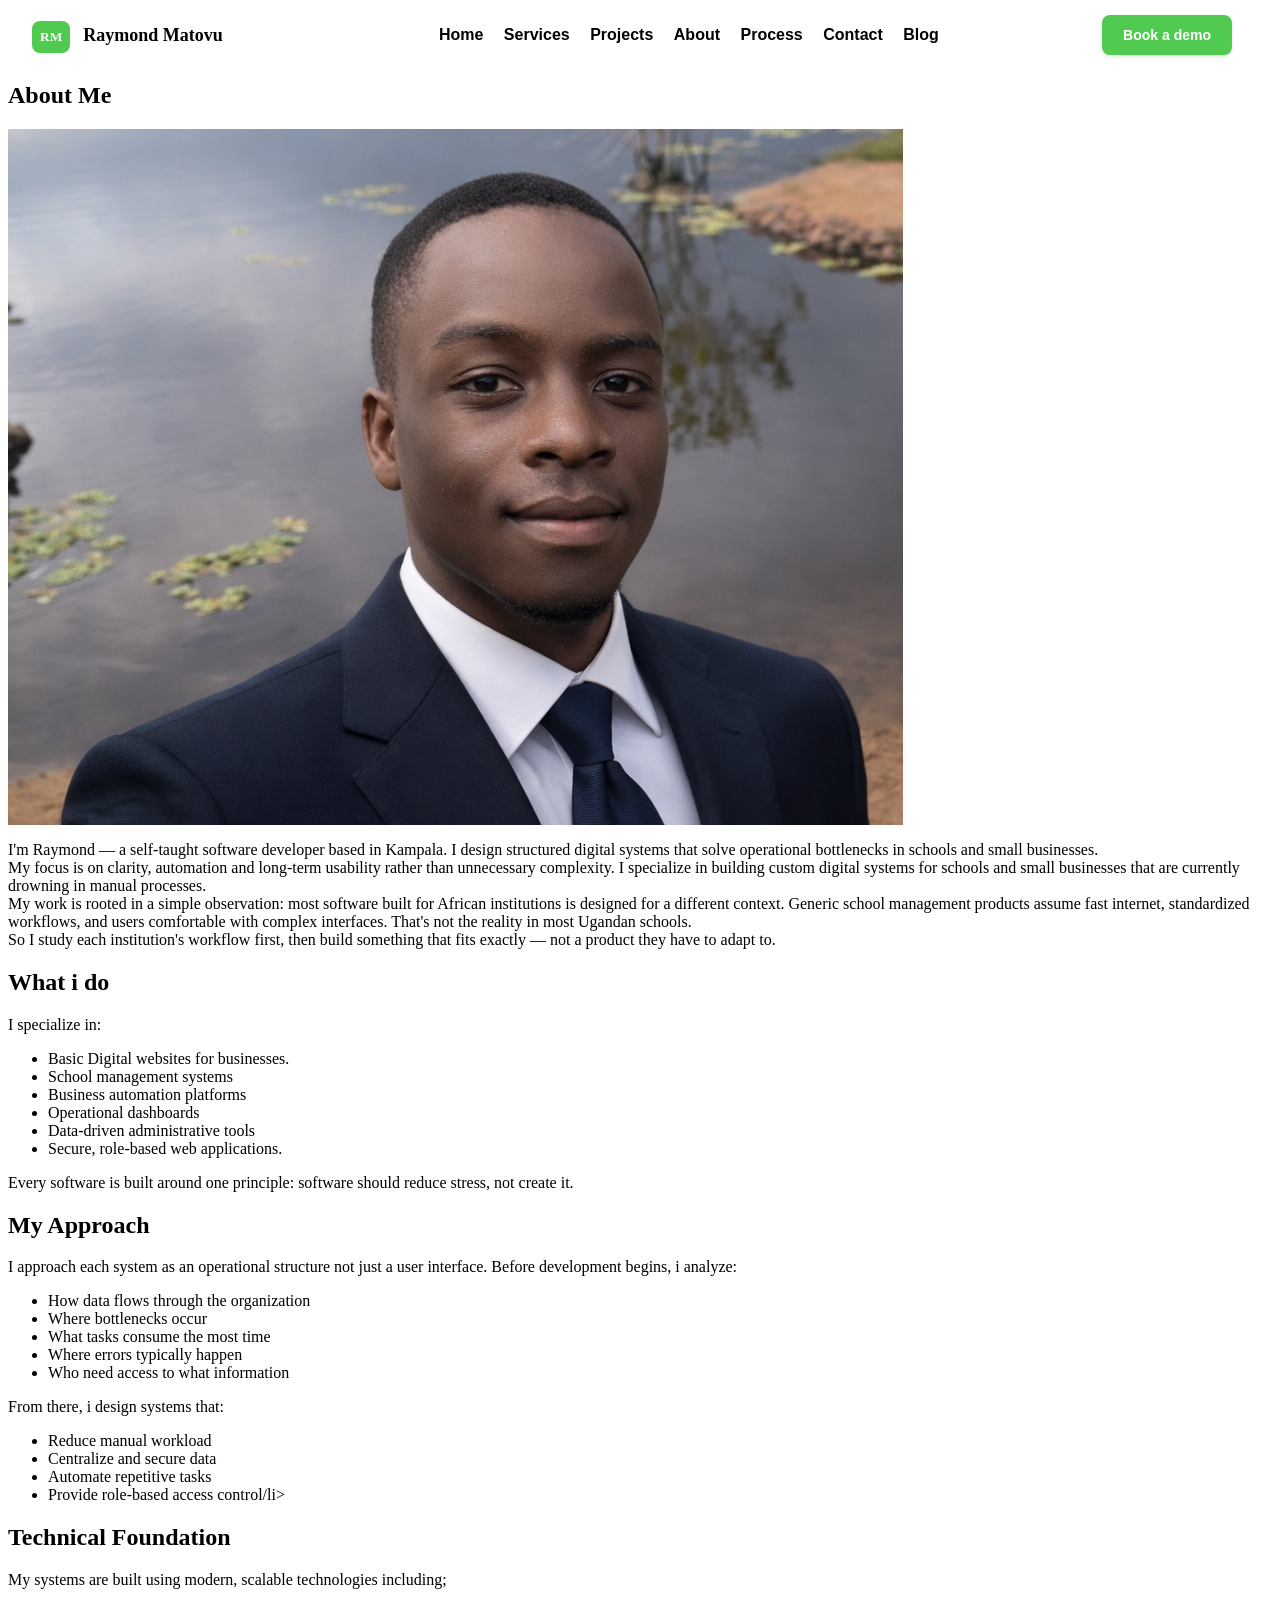
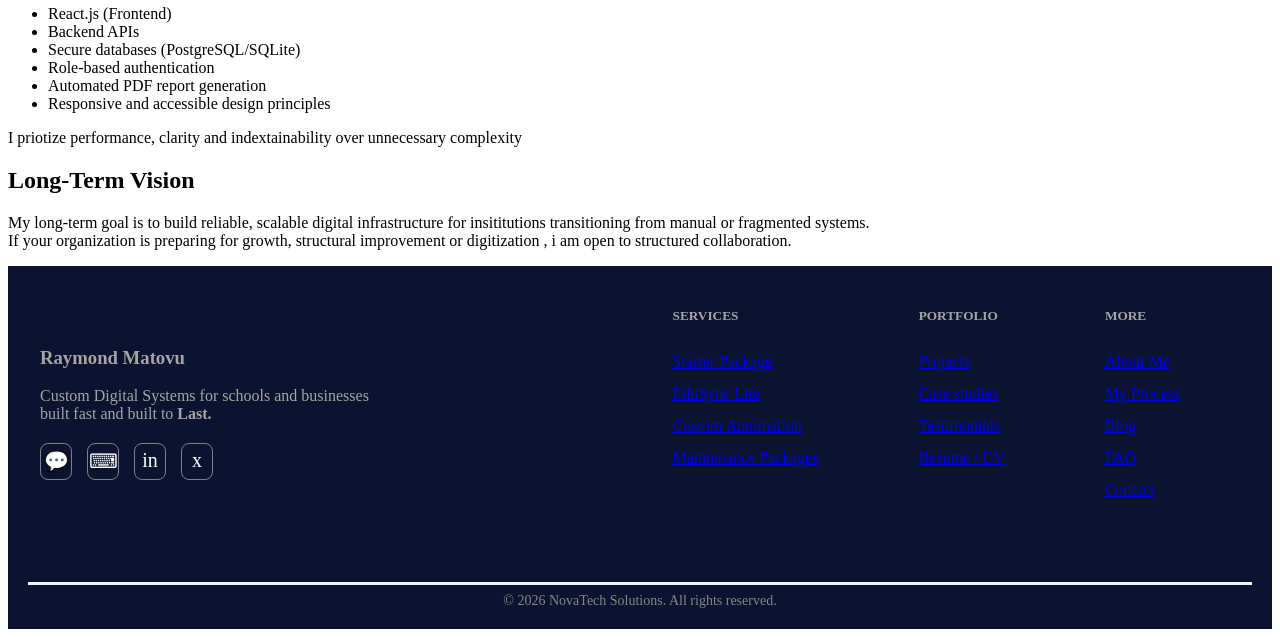
==== pages/about.html @ 7b44a0ab "Add footer to all pages" ====
<!DOCTYPE hmtl>
<html lang="en">

  <head>
    <meta charset="utf-8">
    <meta name="viewport" content="width=device-width, initial-scale=1.0" />
    <title>About Me</title>
    <link rel="stylesheet" href="../css/main.css">
    <link rel="stylesheet" href="../css/style.css">
  </head>
  <body>

    <header>
      <nav id="navigation">
       <div id="navbar">
        <a href="../index.html" >
          <button id="logo">
          RM
          <button id="logo" class="logo_name">Raymond Matovu</button>
        </button>
        </a>
      <ul id="list">
        <li class="list-hover"><a href="../index.html" class="link">Home</a></li>
        <li class="list-hover"><a href="webservices.html" class="link">Services</a></li>
        <li class="list-hover"><a href="projects.html" class="link">Projects</a></li>
        <li class="list-hover"><a href="about.html" class="link">About</a></li>
        <li class="list-hover"><a href="design.html" class="link">Process</a></li>
        <li class="list-hover"><a href="contact.html" class="link">Contact</a></li>
        <li class="list-hover"><a href="blog.html" class="link">Blog</a></li>
      </ul>
      <a href="contact.html" class="link"><button class="demo">Book a demo</button></a>
       </div>
      </nav>  
    </header>
     
      <section>
        <h2>About Me</h2>
        <img src="../assets/images/Best pic.png">
        <p>
            I'm Raymond — a self-taught software developer based in Kampala.
            I design structured digital systems that solve operational bottlenecks
            in schools and small businesses.<br> My focus is on clarity, automation and
            long-term usability rather than unnecessary complexity.
            I specialize in building custom digital systems for schools and small businesses 
            that are currently drowning in manual processes. <br>My work is rooted in a simple observation: 
            most software built for African institutions is designed for a different 
            context. Generic school management products assume fast internet,
            standardized workflows, and users comfortable with complex interfaces. 
            That's not the reality in most Ugandan schools.
            <br> So I study each institution's workflow first, then build something that
            fits exactly — not a product they have to adapt to.
        </p>

        <h2>What i do</h2>
        <p>I specialize in:</p>
        <ul>
          <li>Basic Digital websites for businesses.</li>
          <li>School management systems</li>
          <li>Business automation platforms</li>
          <li>Operational dashboards</li>
          <li>Data-driven administrative tools</li>
          <li>Secure, role-based web applications.</li>
        </ul>
        <p>
          Every software is built around one principle:
          software should reduce stress, not create it.
        </p>
      
        <h2>My Approach</h2>
        <p>I approach each system as an operational structure not just a 
          user interface. Before development begins, i analyze:
        </p>
        <ul>
          <li>How data flows through the organization</li>
          <li>Where bottlenecks occur</li>
          <li>What tasks consume the most time</li>
          <li>Where errors typically happen</li>
          <li>Who need access to what information</li>
        </ul>
        <p>From there, i design systems that:</p>
        <ul>
          <li>Reduce manual workload</li>
          <li>Centralize and secure data</li>
          <li>Automate repetitive tasks</li>
          <li>Provide role-based access control/li>
        </ul>

        <h2>Technical Foundation</h2>
        <p>My systems are built using modern, scalable technologies including;</p>
        <ul>
          <li>React.js (Frontend)</li>
          <li>Backend APIs</li>
          <li>Secure databases (PostgreSQL/SQLite)</li>
          <li>Role-based authentication</li>
          <li>Automated PDF report generation</li>
          <li>Responsive and accessible design principles</li>
        </ul>
        <p>I priotize performance, clarity and indextainability over unnecessary complexity</p>

      <h2>Long-Term Vision</h2>
      <p>My long-term goal is to build reliable, scalable digital infrastructure
        for insititutions transitioning from manual or fragmented systems.
      <br> 
      If your organization is preparing for growth, structural improvement or digitization
      , i am open to structured collaboration.
      </p>
      </section>

      <footer class="footer">
        <div class="footer-container">
          <div class="footer-about">
            <div>
              <h3>Raymond Matovu</h3>
              <p>Custom Digital Systems for schools and businesses built fast 
              and built to <strong>Last.</strong></p>
            </div>
            <div>
              <div class="footer-socials">
                
                <div class="social" >
                  <a href="http://wa.me/+256741976901">
                  💬
                  </a>
                </div>
                
                
                  <div class="social" >
                    <a href="http://github.com/">
                      ⌨
                    </a>
                  </div>

                  <div class="social" >
                    <a href="http://linkedin.com/">
                      in
                    </a>
                  </div>
                  <div class="social" >
                  <a href="http://twiter.com">
                     x
                  </a>
                  </div>
                
              </div>
            </div>
          </div>

          <div class="footer-links">
            <div>
            <h5>SERVICES</h5>
            <ul class="footer-list">
              <li><a href="webservices.html" class="footer-packs">Starter Package</a></li>
              <li><a href="webservices.html" class="footer-packs">EduSync Lite</a></li>
              <li><a href="webservices.html" class="footer-packs">Custom Automation</a></li>
              <li><a href="webservices.html" class="footer-packs">Maintenance Packages</a></li>
            </ul>
          </div>
          <div>
            <h5>PORTFOLIO</h5>
            <ul class="footer-list">
              <li><a href="projects.html" class="footer-packs">Projects</a></li>
              <li><a href="case_studies.html" class="footer-packs">Case studies</a></li>
              <li><a href="testimonials.html"class="footer-packs">Testimonials</a></li>
              <li><a href="resume.html" class="footer-packs">Resume / CV</a></li>
            </ul>
          </div>
          <div class="more">
            <h5>MORE</h5>
            <ul class="footer-list">
              <li><a href="about.html" class="footer-packs">About Me</a></li>
              <li><a href="design.html" class="footer-packs">My Process</a></li>
              <li><a href="blog.html" class="footer-packs">Blog</a></li>
              <li><a href="faq.html" class="footer-packs">FAQ</a></li>
              <li><a href="contact.html" class="footer-packs">Contact</a></li>
            </ul>
          </div>
          </div>
        </div>
        <div>
        <hr class="hr">
        <div class="copyright">
           &copy; 2026 NovaTech Solutions. All rights reserved.
        </div>
        </div>
      </footer>
  </body>
</html>
---- css/main.css ----
#navbar {
  height: 54px;
  display: flex;
  align-items: center;
  justify-content: stretch;
  max-width: 1200px;
  padding: 0 1.5rem;
  font-weight: bold;
  font-family: Arial, Helvetica, sans-serif; 

}

.hr {
  font-weight: lighter;
  color: rgb(243, 243, 243);
  background: rgb(243, 243, 243);
  height: 0.1px;
  position: relative;
  border: rgb(243, 243, 243) solid 0.5px;
}


#green {
  color: rgb(27, 146, 76);
  font-family: Serif;
}

.hd1 {
  font-size: 60px;
  float: left;
}

#list {
  list-style: none;
  display: flex;
  align-items: center;
  justify-content: space-between;
  max-width: 500px;
  width: 100%;
  margin: 0 auto;
  text-decoration: none;
}

.name {
  font-size: 22px;
  font-weight: bold;
  font-family: serif;
  text-wrap: unset;
}

.link {
  color: rgb(0, 0, 0);
  text-decoration: none;
}

.link:hover {
  color: white;
}

.intro-container {
  display: flex;
  justify-content: stretch;
  gap: 20px;
  align-items: center;
  max-width: 100%;
}
.intro-container1 {
  max-width: 550px;
  margin: 0;
  padding: 0;
  transition: all 0.3s ease;
  transform: translateY(-4px);
}

.intro-container2 {
  display: grid;
  justify-content: center;
  border-radius: 16px;
  background-color: rgb(255, 255, 255);
  height: 480px;
  max-width: 600px;
  padding: 0 1.5rem;
  margin-top: 100px;
  margin-left: 10px;
  box-shadow: 0 4px 4px rgba(0, 0, 0, 0.4);
}

.intro-links {
  text-decoration: none;
}

.int-div1 {
  display: grid;
  justify-content: stretch;
  align-items: horizontal;
  gap: 4px;
  padding-bottom: 20px;
  text-align: center;
  line-height: 0.2;
  margin-top: 20px;
  margin-left: 15px;
}

.subhead {
  font-size: small;
  font-weight: bold;
  color: rgb(160, 159, 159);
  margin-left: 1px;
}

.butt1 {
  display: flex;
  justify-content: stretch;
  text-align: center;
  align-items: center;
  margin-top: 20px;
  height: 70px;
  width: 350px;
  border-radius: 8px;
  border: rgb(197, 196, 196) solid 1px;
}

.butt1:hover {
  color: rgb(7, 107, 7);
  border-color: rgb(81, 202, 81);
  background: #deffdb;
}

.btr {
  width: 350px;
  margin-top: 14px;
  height: 0;
}

.btp {
  font-size: smaller;
  color:  rgb(160, 159, 159);
  font-weight: bold;
  letter-spacing: 1px;
  text-align: center;
  margin-top: 60px;
  margin-left: 20px;
}

.butt-1 {
  display: flex;
  align-items: center;
  padding: 0;
  gap: 4px;
}

.butt-1inner {
  display: grid;
  justify-content: center;
  gap: 6px;
  flex-wrap: wrap;
  max-width: 120px;
  text-align: left;
  margin-left: 10px;
}
.pb1 {
  font-size: 14px;
  color: black;
  font-weight: bold;
}

.pb2 {
  font-size: 14px;
  color: black;
  font-weight: bold;
}

.arrow {
  align-items: flex-end;
  margin-left: 150px;
  color: rgb(27, 146, 76);
}

.arrow2 {
  align-items: flex-end;
  margin-left: 95px;
  color: rgb(27, 146, 76);
}

.arrow3 {
  align-items: flex-end;
  margin-left: 125px;
  color: rgb(27, 146, 76);
}

.span {
  font-size: small;
  color:  rgb(27, 146, 76);
}

.butt2 {
  display: flex;
  justify-content: stretch;
  text-align: center;
  align-items: center;
  margin-top: 10px;
  height: 70px;
  width: 350px;
  border-radius: 8px;
  border: rgb(197, 196, 196) solid 1px;
}

.butt2:hover {
  color: rgb(7, 107, 7);
  border-color: rgb(81, 202, 81);
  background: #deffdb;
}

.butt-2 {
  display: flex;
  align-items: center;
  padding: 0;
  gap: 4px;
}

.butt-2inner {
  display: grid;
  justify-content: center;
  flex-wrap: wrap;
  gap: 6px;
  text-align: left;
  margin-left: 10px;
  max-width: 200px;
}

.butt3 {
  display: flex;
  justify-content: stretch;
  text-align: center;
  align-items: center;
  margin-top: 10px;
  margin-bottom: 20px;
  height: 70px;
  width: 350px;
  border-radius: 8px;
  border: rgb(197, 196, 196) solid 1px;
}

.butt3:hover {
  color: rgb(7, 107, 7);
  border-color: rgb(81, 202, 81);
  background: #deffdb;
}

.butt-3 {
  display: flex;
  align-items: center;
  padding: 0;
  gap: 4px;
}

.butt-3inner {
  display: grid;
  justify-content: center;
  flex-wrap: wrap;
  gap: 6px;
  text-align: left;
  margin-left: 10px;
  max-width: 200px;
}

.intro-info-section {
  margin-top: 100px;
  background-color: rgb(12, 19, 48);
  border-radius: 0;
  color: white;
}
.intro-info {
  display: flex;
  justify-content: stretch;
  gap: 24px;
  padding: 0 1.5rem;
}

.p {
  line-height: 2;
  font-weight: lighter;
  color: #f0f0f0;
  padding: 0 1.5rem;
  font-family: 'Trebuchet MS', 'Lucida Sans Unicode', 'Lucida Grande', 'Lucida Sans', Arial, sans-serif;  
}
.head3 {
  font-weight: bold;
  font-size: 30px;
  color: rgb(27, 146, 76);
  margin-bottom: 10px;
  text-align: center;
}
.info-card {
  position: relative;

}

.info-list {
  list-style: none;
  padding: 0;
}
.info-list li {
  margin-bottom: 8px;
  display: flex;
  align-items: center;
}
.info-list li::before {
  content: "✓";
  color: rgb(27, 146, 76);
  margin-right: 10px;
  font-weight: bold;
}
#what-i-do {
  max-width: 400px;
  text-align: left;
  margin-left: 0;
  padding-right: 0 1.5rem;
}

#who-i-serve {
  max-width: 100%;
  padding: 0 1.5rem;
  background-color: rgb(12, 19, 48);
  padding-bottom: 20px;
}

#focus {
  padding: 0 1.5rem;
  font-weight: lighter;
  color: rgb(255, 255, 255);
  line-height: 2;
}


#what-i-do::after {
  content: '';
  position: absolute;
  right: -20px;  /* Half of gap, centers the line */
  top: 0;
  bottom: 0;
  height: 100%;
  width: 1px;
  background: linear-gradient(
    to bottom,
    transparent 0%,
    #e5e7eb 20%,
    #bcbdc0 80%,
    transparent 100%
  );  /* Fades at edges */
}

.demo {
  font-weight: bold;
  font-size: 14px;
  color: white;
  background-color: rgb(81, 202, 81);
  border: none;
  border-radius: 8px;
  border-width: 18px;
  padding: 12px;
  padding-left: 21px;
  padding-right: 21px;
  transition: all 0.3s ease;
  box-shadow: 0 2px 4px rgba(0, 0, 0, 0.1);

}

.demo:hover {
  transform: translateY(-2px);
  transition: all 0.3s ease;
  background-color: rgb(7, 107, 7);
  opacity: 0.8;
}

.demo1 {
  font-size: 14px;
  font-weight: bold;
  color: white;
  background-color: rgb(81, 202, 81);
  border-radius: 8px;
  border: none;
  padding: 16px;
  transition: all 0.3s ease;
  box-shadow: 0 2px 4px rgba(0, 0, 0, 0.1);

}

.demo1:hover {
  transform: translateY(-4px);
  transition: all 0.3s ease;
  background-color: rgb(7, 107, 7);
}

.case {
  font-size: 14px;
  font-weight: bold;
  color: rgb(0, 0, 0);
  border-radius: 8px;
  padding: 16px;
  border: gray solid 2px;
  background: transparent;
}

.case:hover {
  color: rgb(7, 107, 7);
  border-color: rgb(81, 202, 81);
  background: #deffdb;
}

#logo {
  font-weight: bold;
  font-family: 'Times New Roman', Times, serif;
  color: white;
  background-color: rgb(81, 202, 81);
  border: none;
  border-radius: 8px;
  padding: 8px;
  margin-right: 5px;
}

#logo.logo_name {
  background: none;
  color: black;
  font-size: large;
  font-family: 'Times New Roman', Times, serif;
}

.hero {
  font-size: 1.1rem;
  color: rgb(68, 67, 67);
  padding: 0 1.5rem;
  line-height: 2;
}

.intro-buttons {
  display: flex;
  gap: 12px;
  padding: 0 1.5rem;
}


.hd1 {
  font-weight: bolder;
  padding: 0 1.5rem;
  line-height: 1;
}

.body {
  font-family: 'Trebuchet MS', 'Lucida Sans Unicode', 'Lucida Grande', 'Lucida Sans', Arial, sans-serif;
  background-color: #fafbf8;
  margin: 0;
  padding: 0;
}

.list-hover:hover {
  opacity: 0.88;
  border-radius: 4px;
  color:rgb(7, 107, 7);
  background-color: rgb(117, 115, 115);
  padding-left: 2px;
  padding-right: 2px;
}
.list-hover:hover::shadow {
   box-shadow: 5, 7, 0 rgba(223, 88, 88, 0.88);
}

.container {
  display: flex;
  justify-content: center;
  align-items: horizontal;
  gap: 40px;
  flex-wrap: nowrap;
  max-width: 950px;
  margin: auto;

}

.card1 {
  font-size: medium;
  height: 400px;
  background-color: rgb(255, 255, 255);
  border-radius: 18px;
  padding: 20px;
  width: 300px;
  position: relative;
  overflow: hidden;
  transition: all 0.3s ease;
  box-shadow: 0 4px 8px rgba(0, 0, 0, 0.1);
}

.card1::before {
  content: "";
  position: absolute;
  top: -4px;               /* positions it above the card */
  left: 0;
  width: 100%;
  height: 8px;             /* thickness of the top stripe */
  background-color: rgb(211, 210, 210); /* default is invisible */
  border-top-left-radius: 10px;  /* match card rounding */
  border-top-right-radius: 10px;
  transition: background-color 0.3s;
}

.card1-pro {
  font-size: medium;
  height: 400px;
  background-color: rgb(255, 255, 255);
  border-radius: 18px;
  padding: 20px;
  width: 300px;
  position: relative;
  overflow: hidden;
  transition: all 0.3s ease;
  box-shadow: 0 4px 16px rgba(0, 0, 0, 0.3);
}

.card1-pro::before {
  content: "";
  position: absolute;
  top: -4px;               /* positions it above the card */
  left: 0;
  width: 100%;
  height: 8px;
  background-color: rgb(15, 207, 15);
  border-top-left-radius: 10px;  /* match card rounding */
  border-top-right-radius: 10px;
  transition: background-color 0.3s;
}

.card1:hover::before {
  background-color: rgb(15, 207, 15);
}

.card1-pro:hover {
  box-shadow: 0 8px 16px rgba(0, 0, 0, 0.2);
  transform: translateY(-5px);
  transition: all 0.3s ease;
}

.card1:hover {
  box-shadow: 0 8px 16px rgba(0, 0, 0, 0.2);
  transform: translateY(-5px);
  transition: 0.3s;
}

.coming-soon {
  font-size: 14px;
  color: rgb(27, 146, 76);
  font-weight: bold;
  margin-top: 10px;
  border-radius: 45px;
  padding: 2px;
  max-width: 90px;
  text-align: center;
  font-size: smaller;
  position: absolute;
  top: 8px;
  right: 6px;
  border-color: green;
  border: rgb(147, 218, 147) solid 1px;
  background-color: rgb(218, 255, 229);
}

.icons {
  font-size: 30px;
  margin-bottom: 15px;
  background-color: rgb(218, 255, 229);
  max-width: 43px;
  padding: 5px;
  border-radius: 25%;
}

.price {
  font-weight: bold;
  color: rgb(27, 146, 76);
  margin-top: 10px;
  margin-bottom: 10px;
}

.card-link a {
  color: rgb(27, 146, 76);
  text-decoration: none;
  font-weight: bold;
}

.card-link {
  margin-top: 20px;
  align-items: center;
  align-content: last baseline;
}

.card-link a:hover {
  text-decoration: underline;
}

.features {
  margin-top: 15px;
  list-style: none;
  padding: 0;
}

.features li {
  margin-bottom: 8px;
  display: flex;
  align-items: center;
}

.features li::before {
  content: "✓";
  color: rgb(27, 146, 76);
  margin-right: 10px;
  font-weight: bold;
}
---- css/style.css ----
.body {
  font-family: 'Trebuchet MS', 'Lucida Sans Unicode', 'Lucida Grande', 'Lucida Sans', Arial, sans-serif;
  background-color: #fafbf8;
  margin: 0;
  padding: 0;
}


.footer {
  background-color: rgb(12, 19, 48);
  padding: 20px;
  color: rgb(165, 165, 165);
  height: auto;
}

.footer-container {
  display: flex;
  justify-content: space-between;
  align-items: center;
  max-width: 1200px;
  margin: auto;
  margin-bottom: 60px;
}

.footer-about {
  max-width: 350px;
}

.footer-links {
  display: flex;
  gap: 100px;
  max-width: 600px;
  margin-right: 60px;
}

.footer-list {
  list-style: none;
  padding: 0;
  line-height: 2;
}

.footer-list li:hover {
  color: rgb(81, 202, 81);
  cursor: pointer;
  transition: color 0.3s;
}

.more {
  max-width: 200px;
}

.footer-socials {
  display: flex;
  gap: 15px;
  margin-top: 20px;
  background-color: none;
  text-decoration: none;
}

.social a {
  font-size: 20px;
  display: flex;
  justify-content: center;
  text-align: center;
  background: transparent;
  max-width: 20px;
  padding: 5px;
  color: white;
  border-radius: 8px;
  text-decoration: none;
  border: gray solid 0.5px;
  width: 50px;
  height: 25px;
}

.social a:hover {
  background-color: rgb(81, 202, 81);
  transition: background-color 0.3s;
}

.copyright {
  text-align: center;
  font-size: 14px;
  color: rgb(133, 133, 133);
}
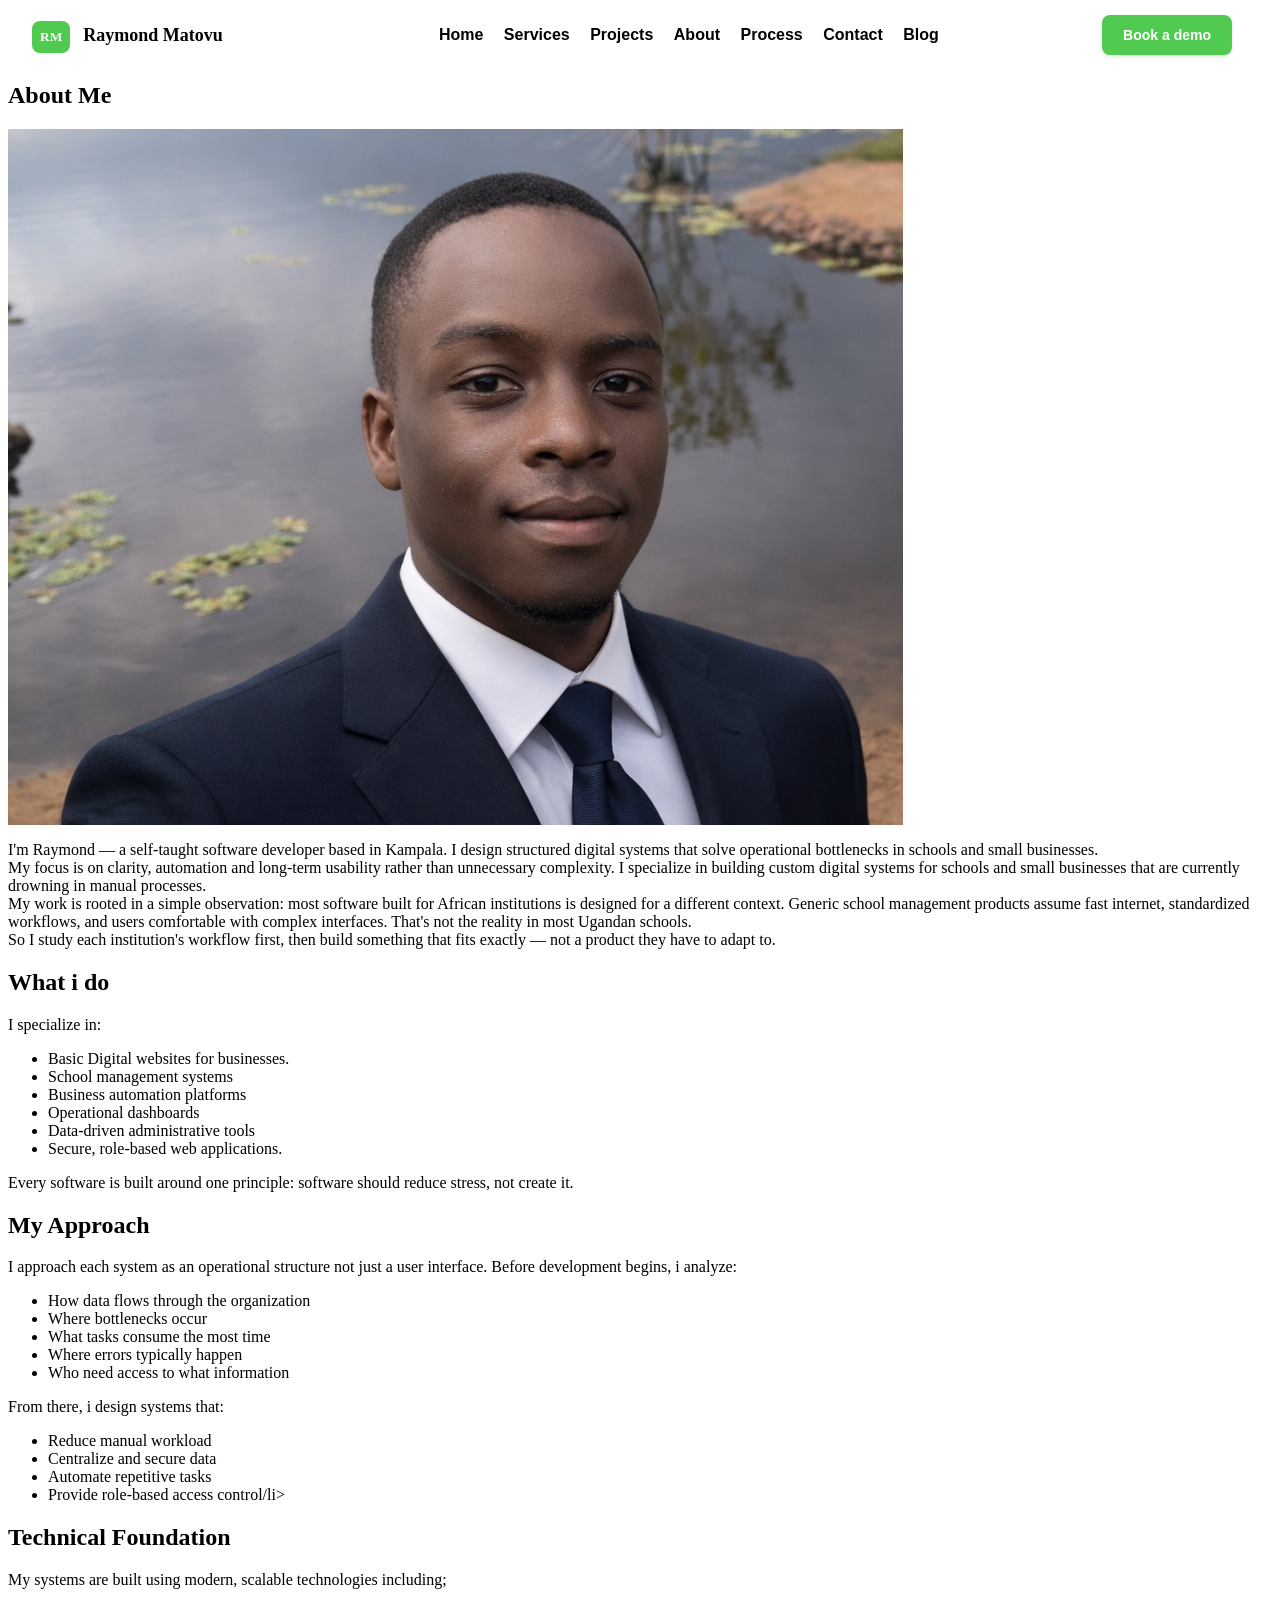
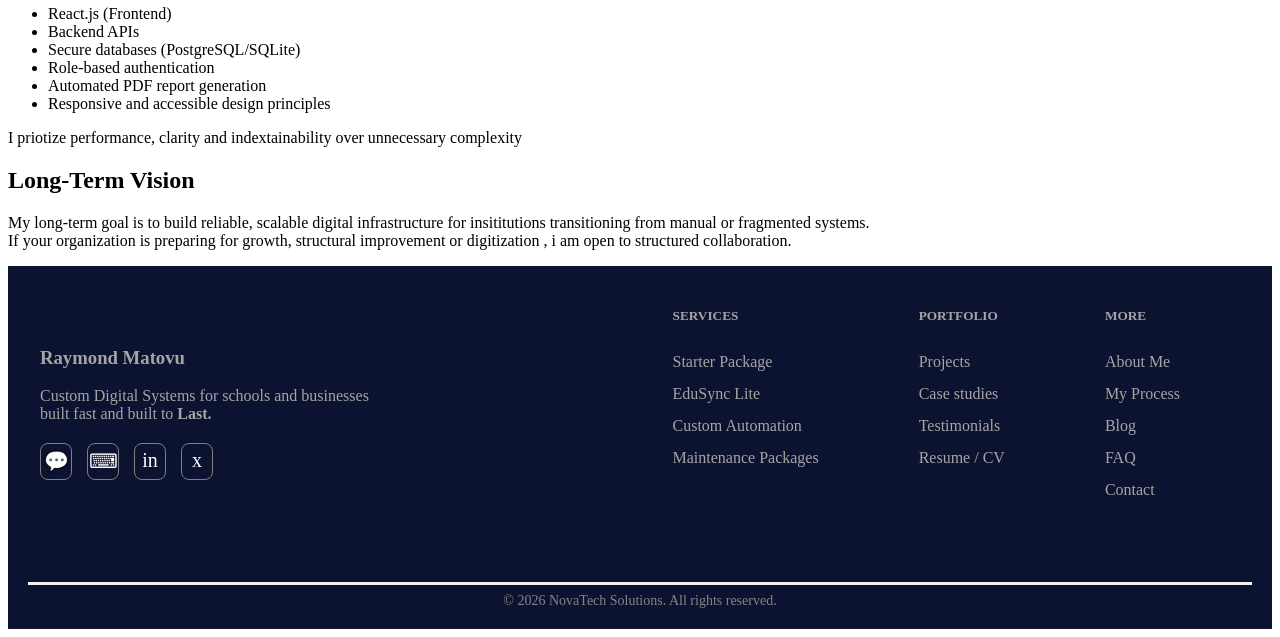
==== commit 8e22f496: "Add links to footer links" ====
--- a/pages/about.html
+++ b/pages/about.html
@@ -7,6 +7,7 @@
     <title>About Me</title>
     <link rel="stylesheet" href="../css/main.css">
     <link rel="stylesheet" href="../css/style.css">
+    <link rel="stylesheet" href="../css/footer.css">
   </head>
   <body>
 
--- a/css/footer.css
+++ b/css/footer.css
@@ -0,0 +1,86 @@
+.footer {
+  background-color: rgb(12, 19, 48);
+  padding: 20px;
+  color: rgb(165, 165, 165);
+  height: auto;
+}
+
+.footer-container {
+  display: flex;
+  justify-content: space-between;
+  align-items: center;
+  max-width: 1200px;
+  margin: auto;
+  margin-bottom: 60px;
+}
+
+.footer-about {
+  max-width: 350px;
+}
+
+.footer-links {
+  display: flex;
+  gap: 100px;
+  max-width: 600px;
+  margin-right: 60px;
+}
+
+.footer-list {
+  list-style: none;
+  padding: 0;
+  line-height: 2;
+}
+
+.footer-list li:hover {
+  color: rgb(81, 202, 81);
+  cursor: pointer;
+  transition: color 0.3s;
+}
+
+.more {
+  max-width: 200px;
+}
+
+.footer-socials {
+  display: flex;
+  gap: 15px;
+  margin-top: 20px;
+  background-color: none;
+  text-decoration: none;
+}
+
+.social a {
+  font-size: 20px;
+  display: flex;
+  justify-content: center;
+  text-align: center;
+  background: transparent;
+  max-width: 20px;
+  padding: 5px;
+  color: white;
+  border-radius: 8px;
+  text-decoration: none;
+  border: gray solid 0.5px;
+  width: 50px;
+  height: 25px;
+}
+
+.social a:hover {
+  background-color: rgb(81, 202, 81);
+  transition: background-color 0.3s;
+}
+
+.copyright {
+  text-align: center;
+  font-size: 14px;
+  color: rgb(133, 133, 133);
+}
+
+.footer-packs {
+  text-decoration: none;
+  color: rgb(165, 165, 165);
+}
+
+.footer-packs:hover {
+  color: rgb(81, 202, 81);
+}
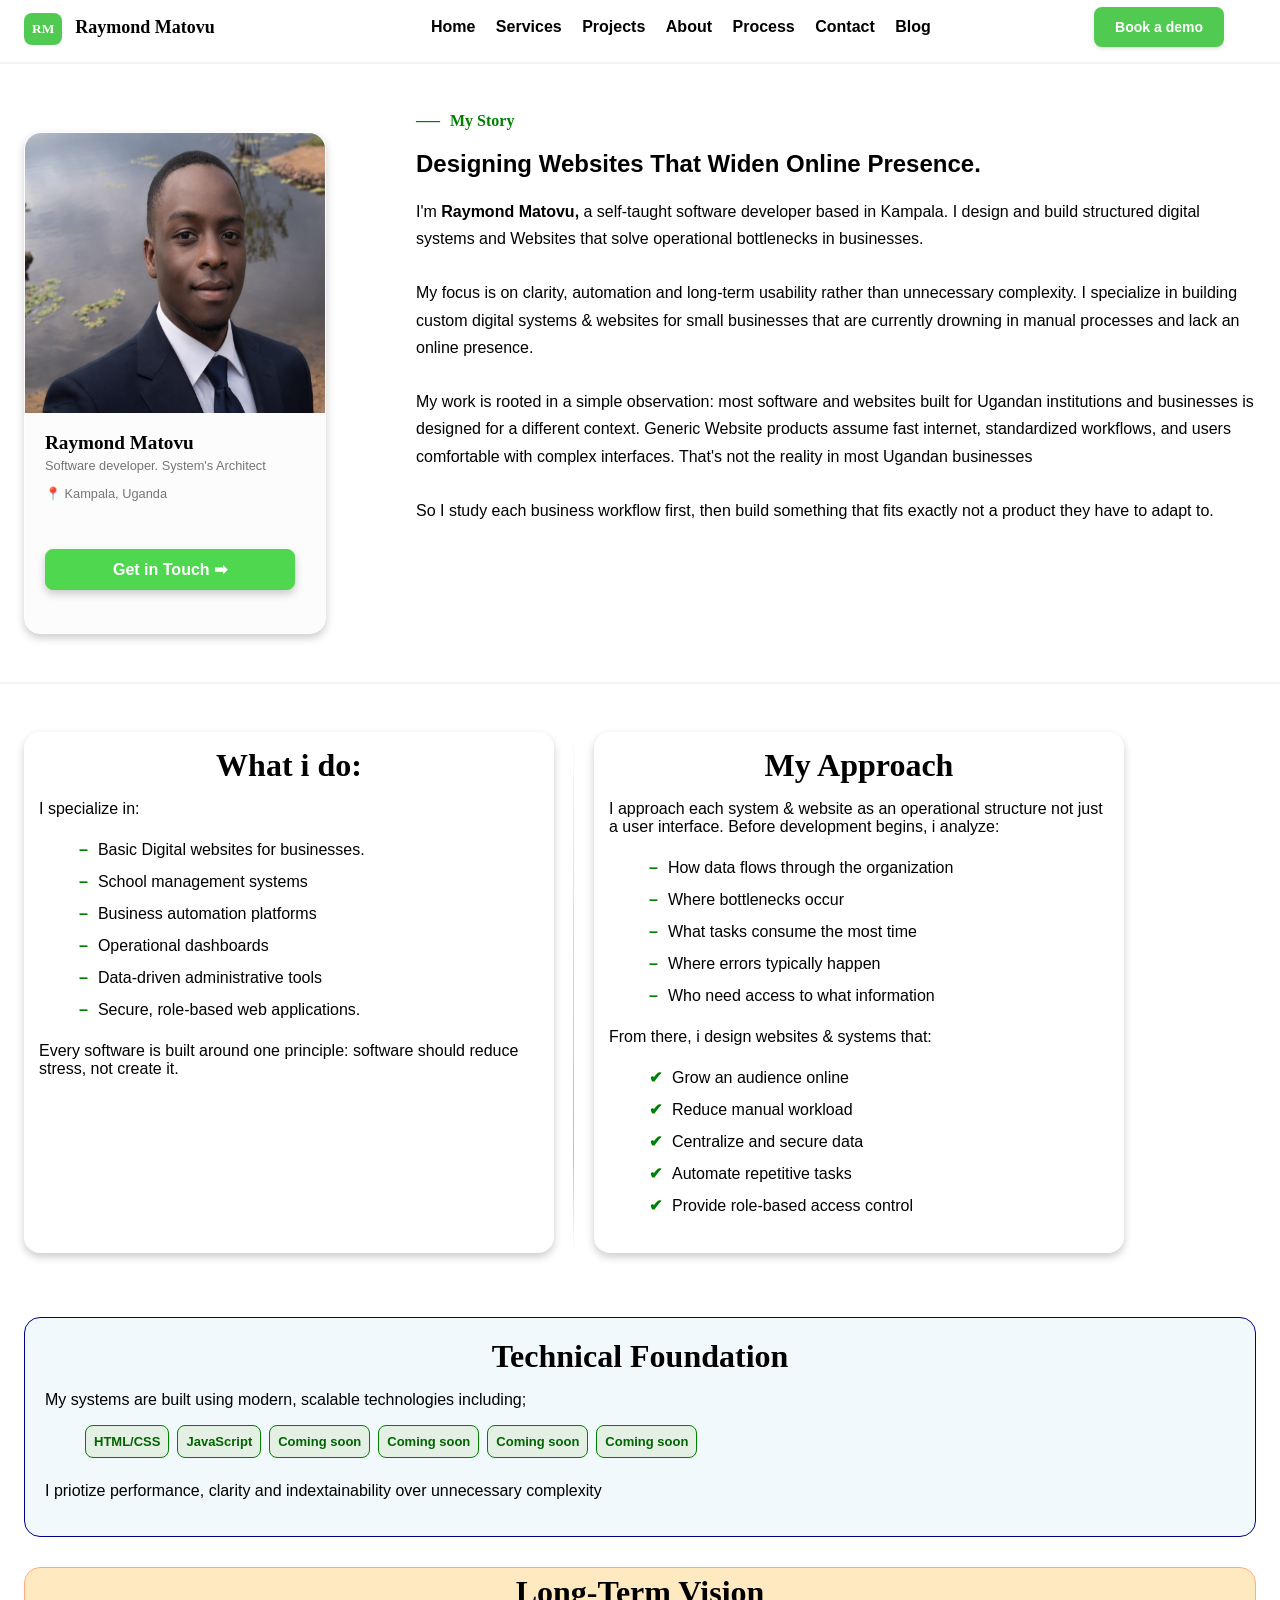
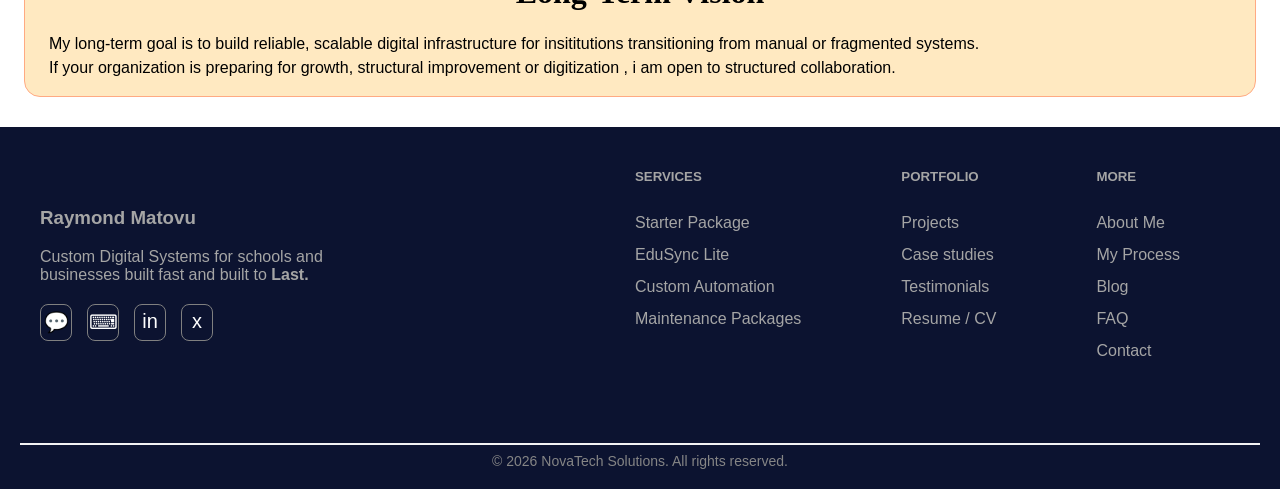
==== commit 07c5e913: "Move folder to desktop" ====
--- a/pages/about.html
+++ b/pages/about.html
@@ -8,8 +8,9 @@
     <link rel="stylesheet" href="../css/main.css">
     <link rel="stylesheet" href="../css/style.css">
     <link rel="stylesheet" href="../css/footer.css">
+    <link rel="stylesheet" href="../css/image.css">
   </head>
-  <body>
+  <body class="body-about">
 
     <header>
       <nav id="navigation">
@@ -33,81 +34,117 @@
        </div>
       </nav>  
     </header>
-     
+      <hr class="hr">
+
+      <section class="about-intro">
+        <div class="story-container">
+        <div class="story-img">
+          <img src="../assets/images/Best pic.png" class="best-pic">
+          <div class="story-img-text">
+            <h3>Raymond Matovu</h3>
+          <span>Software developer. System's Architect</span>
+          <p>📍 Kampala, Uganda</p>
+          <a href="contact.html">
+            <button class="about-button">
+              Get in Touch ➡
+            </button>
+          </a>
+          </div>
+        </div>
+        <div>
+          <span class="story-span">My Story</span>
+          <h2>Designing Websites That Widen Online Presence.</h2>
+          <p class="story">
+            I'm <strong>Raymond Matovu,</strong> a self-taught software developer based in Kampala.
+            I design and build structured digital systems and Websites that solve operational bottlenecks
+            in businesses.<br>
+            <br> My focus is on clarity, automation and
+            long-term usability rather than unnecessary complexity.
+            I specialize in building custom digital systems & websites for small businesses 
+            that are currently drowning in manual processes and lack an online presence. <br> <br>My work is rooted in a simple observation: 
+            most software and websites built for Ugandan institutions and businesses is designed for a different 
+            context. Generic Website products assume fast internet,
+            standardized workflows, and users comfortable with complex interfaces. 
+            That's not the reality in most Ugandan businesses
+            <br><br> So I study each business workflow first, then build something that
+            fits exactly not a product they have to adapt to.
+        </p>
+        </div>
+        </div>
+      </section>
+      <hr class="hr">
       <section>
-        <h2>About Me</h2>
-        <img src="../assets/images/Best pic.png">
-        <p>
-            I'm Raymond — a self-taught software developer based in Kampala.
-            I design structured digital systems that solve operational bottlenecks
-            in schools and small businesses.<br> My focus is on clarity, automation and
-            long-term usability rather than unnecessary complexity.
-            I specialize in building custom digital systems for schools and small businesses 
-            that are currently drowning in manual processes. <br>My work is rooted in a simple observation: 
-            most software built for African institutions is designed for a different 
-            context. Generic school management products assume fast internet,
-            standardized workflows, and users comfortable with complex interfaces. 
-            That's not the reality in most Ugandan schools.
-            <br> So I study each institution's workflow first, then build something that
-            fits exactly — not a product they have to adapt to.
-        </p>
-
-        <h2>What i do</h2>
-        <p>I specialize in:</p>
-        <ul>
-          <li>Basic Digital websites for businesses.</li>
-          <li>School management systems</li>
-          <li>Business automation platforms</li>
-          <li>Operational dashboards</li>
-          <li>Data-driven administrative tools</li>
-          <li>Secure, role-based web applications.</li>
-        </ul>
-        <p>
-          Every software is built around one principle:
-          software should reduce stress, not create it.
-        </p>
+        <div class="category">
+          <div class="category1">
+            <h2 class="cat-head">What i do:</h2>
+            <p>I specialize in:</p>
+            <ul class="category-list">
+              <li>Basic Digital websites for businesses.</li>
+              <li>School management systems</li>
+              <li>Business automation platforms</li>
+              <li>Operational dashboards</li>
+              <li>Data-driven administrative tools</li>
+              <li>Secure, role-based web applications.</li>
+            </ul>
+            <p>
+              Every software is built around one principle:
+              software should reduce stress, not create it.
+            </p>
+          </div>
       
-        <h2>My Approach</h2>
-        <p>I approach each system as an operational structure not just a 
-          user interface. Before development begins, i analyze:
-        </p>
-        <ul>
-          <li>How data flows through the organization</li>
-          <li>Where bottlenecks occur</li>
-          <li>What tasks consume the most time</li>
-          <li>Where errors typically happen</li>
-          <li>Who need access to what information</li>
-        </ul>
-        <p>From there, i design systems that:</p>
-        <ul>
-          <li>Reduce manual workload</li>
-          <li>Centralize and secure data</li>
-          <li>Automate repetitive tasks</li>
-          <li>Provide role-based access control/li>
-        </ul>
-
-        <h2>Technical Foundation</h2>
-        <p>My systems are built using modern, scalable technologies including;</p>
-        <ul>
-          <li>React.js (Frontend)</li>
-          <li>Backend APIs</li>
-          <li>Secure databases (PostgreSQL/SQLite)</li>
-          <li>Role-based authentication</li>
-          <li>Automated PDF report generation</li>
-          <li>Responsive and accessible design principles</li>
-        </ul>
-        <p>I priotize performance, clarity and indextainability over unnecessary complexity</p>
-
-      <h2>Long-Term Vision</h2>
-      <p>My long-term goal is to build reliable, scalable digital infrastructure
-        for insititutions transitioning from manual or fragmented systems.
-      <br> 
-      If your organization is preparing for growth, structural improvement or digitization
-      , i am open to structured collaboration.
-      </p>
+          <div class="category2">
+            <h2 class="cat-head">My Approach</h2>
+            <p>I approach each system & website as an operational structure not just a 
+              user interface. Before development begins, i analyze:
+            </p>
+            <ul class="category-list">
+              <li>How data flows through the organization</li>
+              <li>Where bottlenecks occur</li>
+              <li>What tasks consume the most time</li>
+              <li>Where errors typically happen</li>
+              <li>Who need access to what information</li>
+            </ul>
+            <p>From there, i design websites & systems that:</p>
+            <ul class="category-list2">
+              <li>Grow an audience online</li>
+              <li>Reduce manual workload</li>
+              <li>Centralize and secure data</li>
+              <li>Automate repetitive tasks</li>
+              <li>Provide role-based access control</li>
+            </ul>
+
+          </div>
+        </div>
       </section>
 
-      <footer class="footer">
+      <section class="foundations">
+        <div class="foundation-stack">
+          <h2 class="cat-head">Technical Foundation</h2>
+          <p>My systems are built using modern, scalable technologies including;</p>
+          <ul class="foundation-list">
+            <li>HTML/CSS</li>
+            <li>JavaScript</li>
+            <li>Coming soon</li>
+            <li>Coming soon</li>
+            <li>Coming soon</li>
+            <li>Coming soon</li>
+          </ul>
+          <p>I priotize performance, clarity and indextainability
+            over unnecessary complexity</p>
+        </div>
+
+        <div class="payment">
+          <h2 class="cat-head">Long-Term Vision</h2>
+          <p>My long-term goal is to build reliable, scalable digital infrastructure
+            for insititutions transitioning from manual or fragmented systems.
+          <br> 
+          If your organization is preparing for growth, structural improvement or digitization
+          , i am open to structured collaboration.
+          </p>
+        </div>
+      </section>
+
+    <footer class="footer">
         <div class="footer-container">
           <div class="footer-about">
             <div>
@@ -184,5 +221,6 @@
         </div>
         </div>
       </footer>
+      
   </body>
 </html>
--- a/css/main.css
+++ b/css/main.css
@@ -7,7 +7,6 @@
   padding: 0 1.5rem;
   font-weight: bold;
   font-family: Arial, Helvetica, sans-serif; 
-
 }
 
 .hr {
@@ -265,7 +264,7 @@
 }
 
 .intro-info-section {
-  margin-top: 100px;
+  margin-top: 50px;
   background-color: rgb(12, 19, 48);
   border-radius: 0;
   color: white;
@@ -350,6 +349,72 @@
   );  /* Fades at edges */
 }
 
+.tech-stack {
+  display: flex;
+  justify-content: stretch;
+  gap: 15px;
+  padding: 0 1.5rem;
+  margin-top: 50px;
+  margin-bottom: 60px;
+
+}
+
+.int-conts {
+  margin-bottom: 40px;
+}
+.stack1 {
+  width: 400px;
+  padding: 8px;
+  justify-content: center;
+  border-radius: 16px;
+  height: 400px;
+  background-color: #e4e6e1;
+  box-shadow: 0 4px 8px rgba(0, 0, 0, 0.1);
+  transition: all 0.3s ease;
+}
+
+.stack1:hover {
+  transition: all 0.3s ease;
+  box-shadow: 0 4px 8px rgba(0, 0, 0, 0.3);
+}
+
+.stack1 h2 {
+  font-weight: bold;
+  color: rgb(15, 207, 15);
+  font-family: 'Gill Sans', 'Gill Sans MT', Calibri, 'Trebuchet MS', sans-serif;
+  text-align: center;
+}
+
+.stack-list {
+  list-style: none;
+  line-height: 2;
+  font-weight: bold;
+  color: rgb(0, 0, 0);
+}
+
+.stack-list li::before {
+  content: '✔';
+  font-weight: bold;
+  margin-right: 10px;
+  color: rgb(27, 146, 76);
+}
+
+.stack-list2 {
+  list-style: none;
+  line-height: 1.8;
+  font-weight: bold;
+  color: black;
+}
+.stack-list2 li::before {
+  content: '✔';
+  font-weight: bold;
+  margin-right: 10px;
+  color: rgb(27, 146, 76);
+}
+.p2 {
+  font-weight: bold;
+  font-family: Arial, Helvetica, sans-serif;
+}
 .demo {
   font-weight: bold;
   font-size: 14px;
@@ -457,14 +522,17 @@
   opacity: 0.88;
   border-radius: 4px;
   color:rgb(7, 107, 7);
-  background-color: rgb(117, 115, 115);
-  padding-left: 2px;
-  padding-right: 2px;
+  background-color: rgb(163, 161, 161);
+  padding-left: 0;
+  padding-right: 0;
 }
 .list-hover:hover::shadow {
    box-shadow: 5, 7, 0 rgba(223, 88, 88, 0.88);
 }
 
+.cont {
+  margin-top: 50px;
+}
 .container {
   display: flex;
   justify-content: center;
@@ -613,3 +681,63 @@
   font-weight: bold;
 }
 
+.span1 {
+  gap: 20px;
+  text-align: center;
+}
+.span1::before {
+  content: '⬇';
+  font-weight: bold;
+  margin-right: 10px;
+  color: rgb(255, 255, 255);
+}
+
+.card-in {
+  margin-top: 5rem;
+  margin-bottom: 5rem;
+  padding: 0 1.5rem;
+  display: flex;
+  justify-content: stretch;
+}
+
+.card-in h1 {
+  max-width: 600px;
+  font-size: 2.5rem;
+  font-family: Georgia, 'Times New Roman', Times, serif;
+}
+.pcin {
+  font-size: 1.1rem;
+  color: rgb(68, 67, 67);
+  line-height: 2;
+  max-width: 600px;
+}
+
+.offer-link {
+  text-decoration: none;
+  color: rgb(15, 207, 15);
+}
+
+.offer-button {
+  height: auto;
+  border-radius: 8px;
+  padding: 8px;
+  width: 150px;
+  border: gray solid 1px;
+  color: #f0f0f0;
+  font-weight: bolder;
+  font-size: medium;
+  transition: all 0.3s ease;
+  background-color: rgb(15, 207, 15);
+  box-shadow: 0 2px 4px, rgba(0, 0, 0, 0.1);
+}
+.offer-button:hover {
+  transform: translateY(-5px);
+  background-color: rgb(7, 107, 7);
+  transition: all 0.3s ease;
+  box-shadow: 0 5px 10px, rgba(0, 0, 0, 0.4);
+}
+.carddiv {
+  align-items: flex-end;
+  padding-top: 100px;
+  margin-left: 100px;
+}
--- a/css/style.css
+++ b/css/style.css
@@ -1,85 +1,337 @@
 .body {
   font-family: 'Trebuchet MS', 'Lucida Sans Unicode', 'Lucida Grande', 'Lucida Sans', Arial, sans-serif;
-  background-color: #fafbf8;
+  background-color: #f8f8f8;
   margin: 0;
   padding: 0;
 }
 
 
-.footer {
-  background-color: rgb(12, 19, 48);
+/*Webservices styles*/
+.service-container {
+  display: flex;
+  justify-content: stretch;
+  align-items: center;
+  padding: 0 1.5rem;
+  gap: 20px;
+  position: relative;
+  margin-top: 40px;
+  margin-bottom: 40px;
+  background-color: #fafbf8;
+}
+
+.service-card1 {
+  border: rgb(119, 199, 102) solid 2px;
+  box-shadow: 0 6px 12px, rgba(0, 0, 0, 0.3);
+  border-radius: 16px;
+  background-color: rgb(255, 255, 255);
   padding: 20px;
-  color: rgb(165, 165, 165);
+  height: 700px;
+  width: 700px;
+  position: relative;
+  align-items: auto;
+  box-shadow: 0 4px 8px rgba(0, 0, 0, 0.4);
+}
+
+.service-card2 {
+  border: rgb(192, 192, 192) solid 1px;
+  position: relative;
+  box-shadow: 0 6px 12px rgba(0, 0, 0, 0.2);
+  border-radius: 16px;
+  background-color: rgb(255, 255, 255);
+  padding: 20px;
+  height: 700px;
+  width: 700px;
+  align-items: auto;
+}
+
+.service-card3 {
+  position: relative;
+  border: rgb(192, 192, 192) solid 1px;
+  box-shadow: 0 6px 12px rgba(0, 0, 0, 0.2);
+  border-radius: 16px;
+  background-color: rgb(255, 255, 255);
+  padding: 20px;
+  height: 700px;
+  width: 700px;
+  align-items: auto;
+}
+
+.card-span-up {
+  font-size: 13px;
+  font-family: Georgia, 'Times New Roman', Times, serif;
+  color: gray;
+  font-weight: lighter;
+  margin-bottom: 10px;
+  letter-spacing: 1px;
+}
+
+.card-span-down {
+  font-size: 13px;
+  font-family: Arial, Helvetica, sans-serif;
+  color: gray;
+  font-weight: lighter;
+  margin-top: 0;
+  letter-spacing: 1px;
+}
+.price-head {
+  font-size: 2rem;
+  font-weight: bold;
+  font-family: 'Times New Roman', Times, serif;
+  margin-top: 2px;
+  margin-bottom: 2px;
+}
+
+.cardp {
+  font-size: medium;
+  line-height: 1.2;
+  font-weight: thin;
+  color: rgb(58, 57, 57);
+  margin-top: 20px;
+  margin-bottom: 20px;
+}
+
+.space-div {
+  padding: 10px;
+}
+
+.service-list {
+  list-style: none;
+  text-align: left;
+  padding: 0;
+  font-size: 14px;
+  line-height: 2;
+}
+.service-list li::before {
+  content: '✔';
+  font-weight: bold;
+  margin-right: 10px;
+  color: rgb(81, 202, 81);
+}
+
+.buttonlink {
+  text-decoration: none;
+}
+.get1 {
+  justify-content: center;
+  font-weight: bold;
+  width: 200px;
+  height: 40px;
+  border-radius: 8px;
+  margin-left: 30px;
+  margin-top: 100px;
+  background-color: transparent;
+  border: 2px solid;
+  border-color: gray;
+}
+
+.get1:hover {
+  color: rgb(17, 105, 29);
+  border-color: rgb(27, 182, 27);
+  font-weight: bold;
+  background-color: rgb(186, 255, 186);
+}
+
+.get2 {
+  justify-content: center;
+  font-weight: bold;
+  color: white;
+  width: 200px;
+  height: 40px;
+  border-radius: 8px;
+  margin-left: 30px;
+  margin-top: 44px;
+  border: gray solid 1px;
+  background-color: rgb(81, 202, 81);
+  transition: all 0.3s ease;
+  box-shadow: 0 4px 8px rgba(123, 250, 134, 0.5);
+}
+.get2:hover {
+  transform: translateY(-4px);
+  background-color: rgb(47, 124, 47);
+  transition: all 0.3s ease;
+  box-shadow: 2px 8px 16px rgba(123, 250, 134, 0.9);
+}
+
+.get3 {
+  justify-content: center;
+  width: 200px;
+  height: 40px;
+  border-radius: 8px;
+  margin-left: 30px;
+  margin-top: 18px;
+  border: 2px solid;
+  color: black;
+  font-weight: bold;
+  border-color: gray;
+  background-color: transparent;
+}
+
+.get3:hover {
+  color: rgb(17, 105, 29);
+  border-color: rgb(27, 182, 27);
+  font-weight: bold;
+  background-color: rgb(197, 255, 197);
+}
+
+
+.popular {
+  font-size: xx-small;
+  color: rgb(248, 248, 248);
+  font-weight: bolder;
+  margin-top: 10px;
+  border-radius: 45px;
+  padding: 6px;
+  max-width: 90px;
+  text-align: center;
+  font-size: smaller;
+  position: absolute;
+  top: -27px;
+  right: 105px;
+  border-color: rgb(119, 199, 102);
+  border: rgb(119, 199, 102) solid 1px;
+  background-color: rgb(111, 206, 90);
+}
+
+
+.serv {
+  padding: 0 1.5rem;
+  display: flex;
+  justify-content: stretch;
+  gap: 20px;
+  margin-bottom: 30px;
+}
+.serv h1 {
+  font-size: 3rem;
+}
+.serv1 {
+  font-family: 'Times New Roman', Times, serif;
+  line-height: 1;
+}
+.serv2 {
+  max-width: 400px;
+  margin-top: 30px;
+  font-size: 1.1rem;
+  color: rgb(68, 67, 67);
+  padding: 0 1.5rem;
+  line-height: 1.5;
+}
+
+.serv2 p::before {
+  content: '➡';
+  font-weight: bolder;
+  color: green;
+  margin-right: 20px;
+}
+/* Payment section*/
+.struc-cont {
+  padding: 0 1.5rem;
+}
+
+#payment {
+  display: flex;
+  justify-content: stretch;
+  align-items: center;
+  padding: 0 1.5rem;
+  line-height: 1.5;
+  margin-top: 30px;
+  margin-bottom: 30px;
+  border-radius: 16px;
+  background-color: rgb(255, 233, 193);
   height: auto;
-}
-
-.footer-container {
+  border: rgb(255, 170, 131) solid 1px;
+}
+.icon {
+  font-size: 50px;
+  margin-bottom: 15px;
+  max-width: 200px;
+  padding: 5px;
+  border-radius: 25%;
+}
+
+.structure {
+  margin-left: 40px;
+  line-height: 1.5;
+}
+.struc-list {
+  list-style: none;
+  font: 1em;
+}
+.struc-list li::before {
+  content: '✔';
+  font-weight: bold;
+  margin-right: 10px;
+  color: rgb(1, 117, 1);
+}
+.structure h1 {
+  font-family: 'Times New Roman', Times, serif;
+
+}
+
+.reminder {
+  font-weight: bolder;
+  font-family: 'Times New Roman', Times, serif;
+}
+
+.add-section {
   display: flex;
-  justify-content: space-between;
+  justify-content: stretch;
   align-items: center;
+  padding: 0 1.5rem;
+  margin-top: 40px;
+  margin-bottom: 50px;
+  margin-left: 10px;
   max-width: 1200px;
-  margin: auto;
-  margin-bottom: 60px;
-}
-
-.footer-about {
-  max-width: 350px;
-}
-
-.footer-links {
-  display: flex;
-  gap: 100px;
-  max-width: 600px;
-  margin-right: 60px;
-}
-
-.footer-list {
-  list-style: none;
-  padding: 0;
-  line-height: 2;
-}
-
-.footer-list li:hover {
-  color: rgb(81, 202, 81);
-  cursor: pointer;
-  transition: color 0.3s;
-}
-
-.more {
-  max-width: 200px;
-}
-
-.footer-socials {
-  display: flex;
-  gap: 15px;
-  margin-top: 20px;
-  background-color: none;
-  text-decoration: none;
-}
-
-.social a {
-  font-size: 20px;
-  display: flex;
-  justify-content: center;
+}
+
+.inner-conts {
+  border-radius: 10px;
+  border: gray solid 1px;
+  border-style: dashed;
+  padding-left: 300px;
+  padding-right: 300px;
+  padding-bottom: 80px;
+  padding-top: 80px;
   text-align: center;
-  background: transparent;
-  max-width: 20px;
-  padding: 5px;
-  color: white;
-  border-radius: 8px;
-  text-decoration: none;
-  border: gray solid 0.5px;
-  width: 50px;
-  height: 25px;
-}
-
-.social a:hover {
-  background-color: rgb(81, 202, 81);
-  transition: background-color 0.3s;
-}
-
-.copyright {
+  width: 500px;
+  background-color: rgb(236, 236, 236);
+}
+
+.inner-p {
+  max-width: 500px;
+  text-wrap: wrap;
+}
+
+.git-button {
+  padding: 10px;
+  width: 200px;
+  border-radius: 10px;
+  border: gray solid 2px;
+  font-weight: bold;
+  color: black;
+}
+
+.git-button:hover {
+  color:rgb(1, 117, 1);
+  border-color: rgb(5, 163, 26);
+  background-color: rgb(221, 255, 213);
+}
+
+
+
+.comingsoon {
+  font-size: 14px;
+  color: rgb(27, 146, 76);
+  font-weight: bold;
+  margin-top: 10px;
+  border-radius: 45px;
+  padding: 2px;
+  max-width: 90px;
   text-align: center;
-  font-size: 14px;
-  color: rgb(133, 133, 133);
+  font-size: smaller;
+  position: absolute;
+  top: -8px;
+  right: 2px;
+  border-color: green;
+  border: rgb(147, 218, 147) solid 1px;
+  background-color: rgb(218, 255, 229);
 }
--- a/css/footer.css
+++ b/css/footer.css
@@ -1,8 +1,17 @@
+.body-projects {
+  margin: 0;
+  padding: 0;
+  width: 100%;
+}
+
+
+
 .footer {
   background-color: rgb(12, 19, 48);
   padding: 20px;
   color: rgb(165, 165, 165);
   height: auto;
+  margin-bottom: 0;
 }
 
 .footer-container {
@@ -83,4 +92,74 @@
 
 .footer-packs:hover {
   color: rgb(81, 202, 81);
+}
+
+.fr {
+  font-weight: lighter;
+  margin-top: 2rem;
+  color: rgb(243, 243, 243);
+  background: rgb(243, 243, 243);
+  height: 0.1px;
+  position: relative;
+  border: rgb(243, 243, 243) solid 0.5px;
+}
+.cta {
+  display: flex;
+  justify-content: center;
+  align-items: center;
+  gap: 34px;
+  margin-top: 10px;
+}
+
+.cta h1 {
+  font-size: 3rem;
+  padding: 0 1.5rem;
+  max-width: 600px;
+}
+
+.ref {
+  display: grid;
+  max-width: 500px;
+  flex-wrap: wrap;
+  text-align: left;
+  padding: 0 1.5rem;
+  margin-left: 0;
+  margin-right: 2rem;
+  margin-bottom: 3rem;
+  line-height: 2;
+  margin-top: 3rem;
+}
+
+.footer-hero {
+  font-size: 1.1rem;
+  color: rgb(68, 67, 67);
+  line-height: 2;
+}
+
+.cta-demo {
+  text-decoration: none;
+  font-size: 14px;
+  font-weight: bold;
+  color: white;
+  background-color: rgb(81, 202, 81);
+  border-radius: 8px;
+  border: none;
+  padding-bottom: 16px;
+  padding-top: 16px;
+  padding-left: 0;
+  padding-right: 0;
+  transition: all 0.3s ease;
+  box-shadow: 0 2px 4px rgba(0, 0, 0, 0.1);
+
+}
+
+.cta-demo:hover {
+  transform: translateY(-4px);
+  transition: all 0.3s ease;
+  background-color: rgb(7, 107, 7);
+}
+
+.cta-link {
+  color: white;
+  text-decoration: none;
 }
--- a/css/image.css
+++ b/css/image.css
@@ -0,0 +1,235 @@
+.body-about {
+  font-family: 'Trebuchet MS', 'Lucida Sans Unicode', 'Lucida Grande', 'Lucida Sans', Arial, sans-serif;
+  background-color: #ffffff;
+  margin: 0;
+  padding: 0;
+}
+
+.about-intro {
+  margin-top: 3rem;
+  margin-bottom: 3rem;
+}
+.story-container {
+  display: flex;
+  justify-content: stretch;
+  padding: 0 1.5rem;
+  gap: 90px;
+}
+
+.story-img {
+  border-radius: 16px;
+  border: rgb(255, 253, 253) solid 1px;
+  height: 500px;
+  margin-top: 20px;
+  background-color: #fcfcfc;
+  box-shadow: 0 4px 8px rgba(0, 0, 0, 0.2);
+}
+
+.story-img h3 {
+  font-family: 'Times New Roman', Times, serif;
+  font-size: larger;
+  margin-bottom: 4px;
+}
+
+.story-img-text p {
+  font-family: sans-serif;
+  color: rgb(117, 117, 117);
+  font-size: 0.8rem;
+  margin-bottom: 3rem;
+}
+
+.story-img span {
+  margin-top: 0;
+  color: rgb(117, 117, 117);
+  font-family: sans-serif;
+  font-size: 0.8rem;
+}
+
+.story-img-text {
+  padding-left: 20px;
+}
+
+.best-pic {
+  height: 280px;
+  width: 300px;
+  padding: 0;
+  border: none;
+  border-top-left-radius: 16px;
+  border-top-right-radius: 16px;
+}
+
+.about-button {
+  height: auto;
+  width: 250px;
+  padding-top: 10px;
+  padding-bottom: 10px;
+  color: white;
+  font-weight: bold;
+  font-size: medium;
+  background-color: rgb(79, 216, 79);
+  border-radius: 8px;
+  border: rgb(79, 216, 79) solid 1px;
+  box-shadow: 0 4px 8px rgba(0, 0, 0, 0.2);
+  transition: 0.3s;
+}
+
+.about-button:hover {
+  transform: translateY(-4px);
+  transition: all 0.3s ease;
+  border-color: rgb(61, 170, 61);
+  background-color: rgb(60, 170, 60);
+  box-shadow: 4px 8px 16px rgb(61, 170, 61);
+}
+
+.story-span {
+  color: green;
+  font-weight: bold;
+  font-family: 'Times New Roman', Times, serif;
+}
+
+.story-span::before {
+  content: '–' '–' '–';
+  font-weight: bold;
+  margin-right: 10px;
+  color: green;
+}
+
+.story {
+  line-height: 1.7;
+  font-family: sans-serif;
+}
+
+.category {
+  display: flex;
+  justify-content: stretch;
+  gap: 40px;
+  padding: 0 1.5rem;
+  margin-top: 3rem;
+  margin-bottom: 4rem;
+}
+
+.category1 {
+  position: relative;
+  font-family: sans-serif;
+  font-weight: 400;
+  text-align: left;
+  max-width: 700px;
+  border-radius: 16px;
+  padding: 15px;
+  box-shadow: 0 4px 8px rgba(0, 0, 0, 0.2);
+}
+
+.category1 p {
+  max-width: 500px;
+}
+
+.category2 {
+  border-radius: 16px;
+  padding: 15px;
+  font-family: sans-serif;
+  box-shadow: 0 4px 8px rgba(0, 0, 0, 0.2);
+}
+.category2 p {
+  max-width: 500px
+}
+
+.category1::after {
+  content: '';
+  position: absolute;
+  right: -20px;
+  top: 0;
+  bottom: 0;
+  height: auto;
+  width: 1px;
+  background: linear-gradient(
+    to bottom,
+    transparent 0%,
+    #e5e7eb 20%,
+    #bcbdc0 80%,
+    transparent 100%
+  );
+}
+
+.cat-head {
+  text-align: center;
+  font-family: 'Times New Roman', Times, serif;
+  font-size: 2rem;
+  font-weight: bold;
+  margin-bottom: 0;
+  margin-top: 0;
+}
+
+.category-list {
+  list-style: none;
+  text-align: left;
+  margin-left: 0;
+  font-family: sans-serif;
+  line-height: 2;
+}
+
+.category-list li::before {
+  content: '–';
+  font-weight: bold;
+  color: green;
+  margin-right: 10px;
+}
+
+.category-list2 {
+  list-style: none;
+  font-family: sans-serif;
+  line-height: 2;
+}
+
+.category-list2 li::before {
+  content: '✔';
+  font-weight: bold;
+  color: green;
+  margin-right: 10px;
+}
+
+.foundations {
+  padding: 0 1.5rem;
+}
+
+.foundation-stack {
+  border: solid 1px;
+  border-radius: 16px;
+  border-color: darkblue;
+  background-color: rgb(241, 249, 252);
+  padding: 20px;
+  font-family: sans-serif;
+}
+
+.foundation-list {
+  list-style: none;
+  display: flex;
+  flex-direction: row;
+  gap: 8px;
+}
+
+.foundation-list li {
+  border: gray solid 1px;
+  border-radius: 8px;
+  border-color: green;
+  background-color: rgb(227, 240, 227);
+  color: darkgreen;
+  font-weight: bold;
+  font-size: small;
+  margin-bottom: 8px;
+  padding: 8px;
+  max-width: fit-content;
+}
+
+.payment {
+  font-family: sans-serif;
+  justify-content: stretch;
+  align-items: center;
+  padding: 0 1.5rem;
+  line-height: 1.5;
+  margin-top: 30px;
+  margin-bottom: 30px;
+  border-radius: 16px;
+  background-color: rgb(255, 233, 193);
+  height: auto;
+  border: rgb(255, 170, 131) solid 1px;
+}
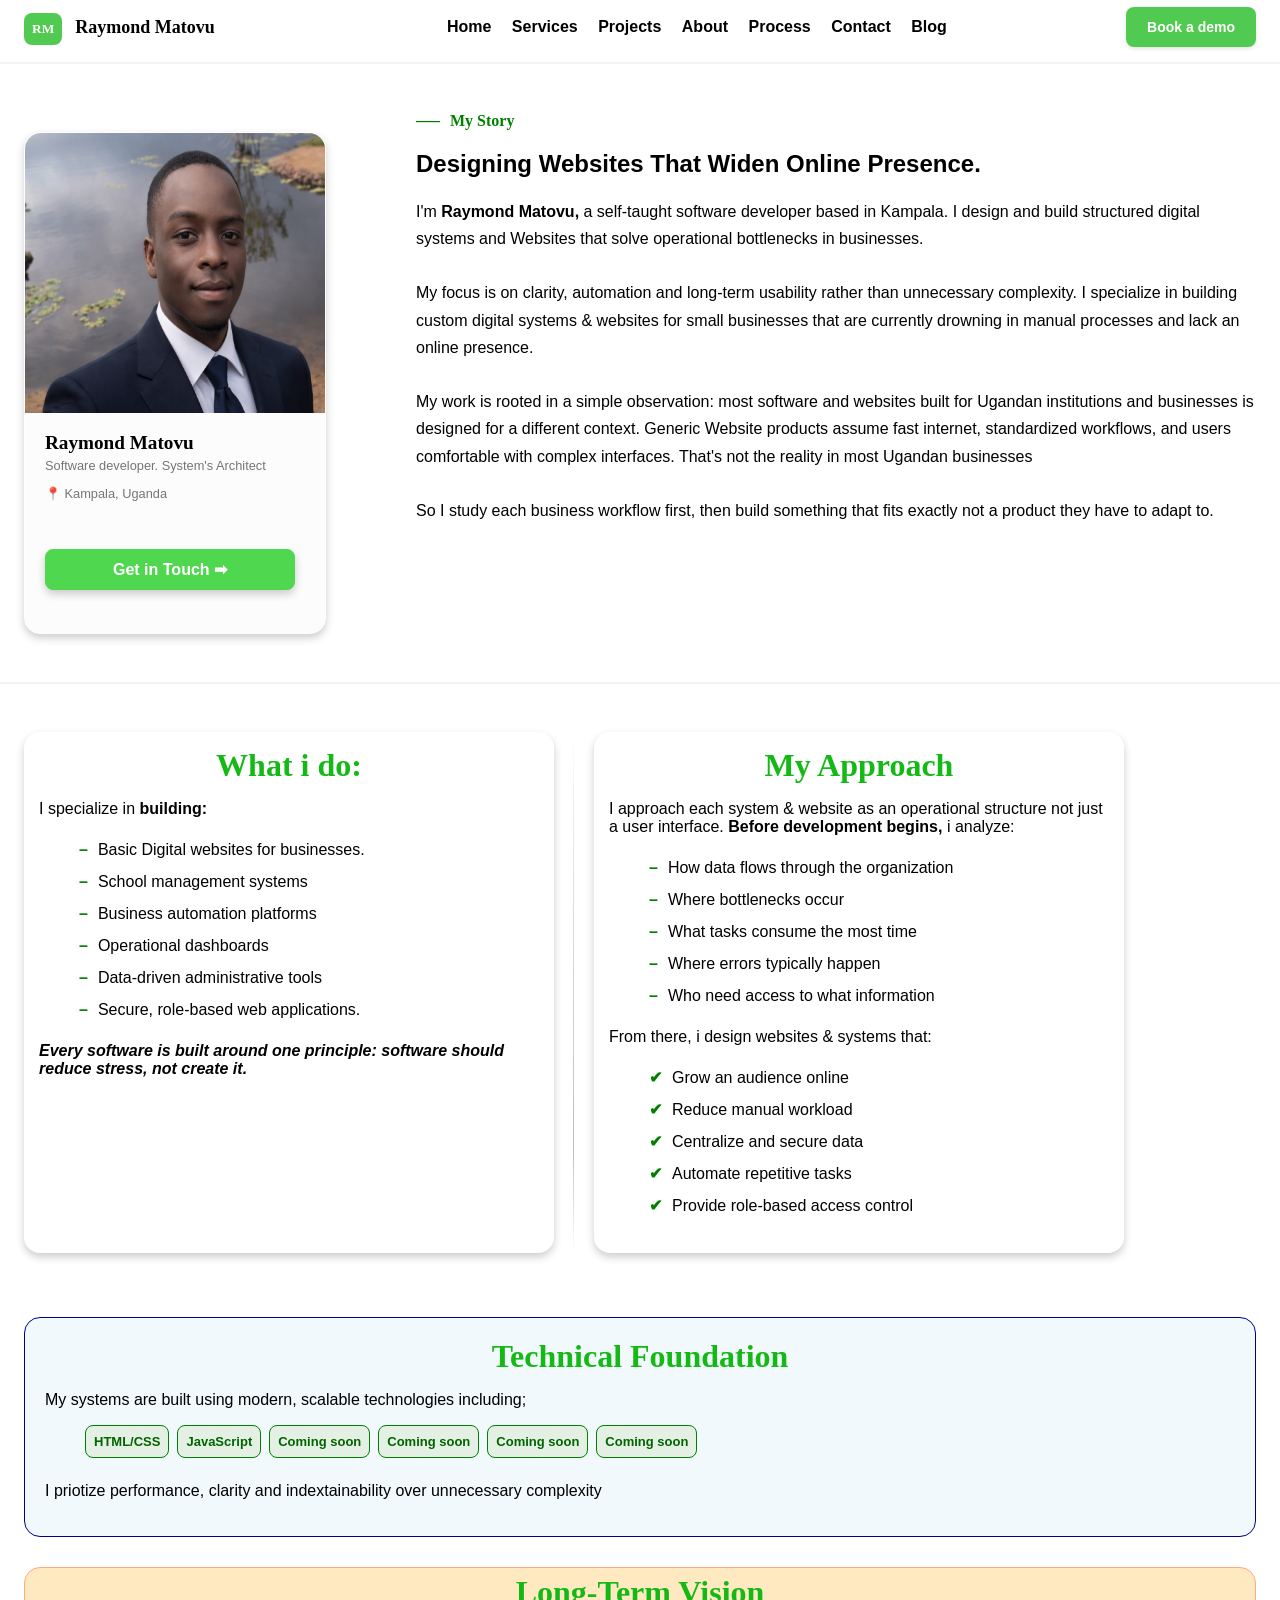
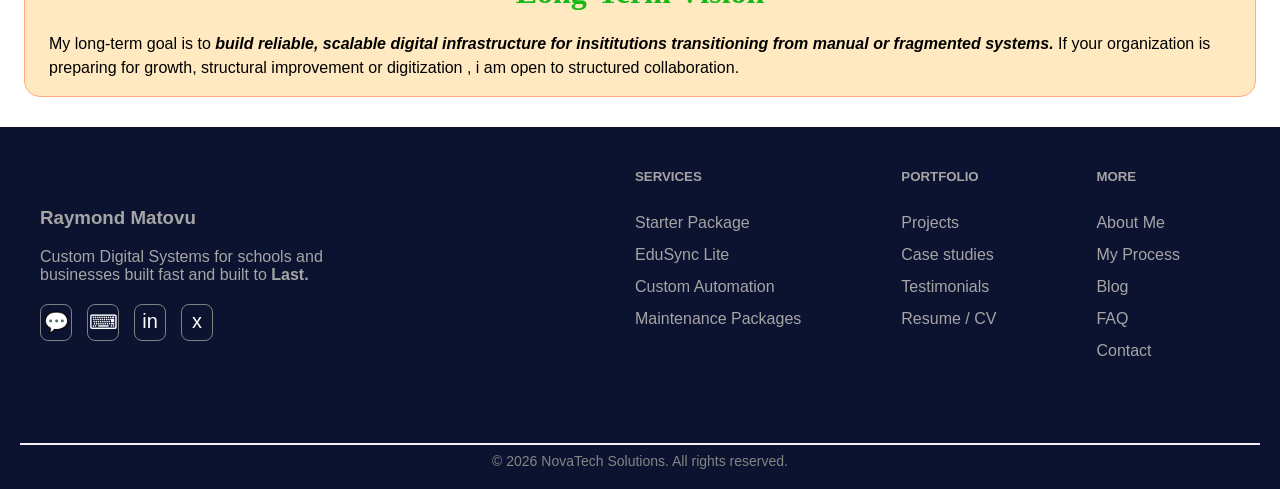
==== commit 075adb01: "add css styles to major information, long term goal, etc" ====
--- a/pages/about.html
+++ b/pages/about.html
@@ -77,7 +77,7 @@
         <div class="category">
           <div class="category1">
             <h2 class="cat-head">What i do:</h2>
-            <p>I specialize in:</p>
+            <p>I specialize in <strong>building:</strong></p>
             <ul class="category-list">
               <li>Basic Digital websites for businesses.</li>
               <li>School management systems</li>
@@ -87,15 +87,15 @@
               <li>Secure, role-based web applications.</li>
             </ul>
             <p>
-              Every software is built around one principle:
-              software should reduce stress, not create it.
+              <i><strong>Every software is built around one principle:
+              software should reduce stress, not create it.</strong></i>
             </p>
           </div>
       
           <div class="category2">
             <h2 class="cat-head">My Approach</h2>
             <p>I approach each system & website as an operational structure not just a 
-              user interface. Before development begins, i analyze:
+              user interface. <strong>Before development begins,</strong> i analyze:
             </p>
             <ul class="category-list">
               <li>How data flows through the organization</li>
@@ -135,9 +135,8 @@
 
         <div class="payment">
           <h2 class="cat-head">Long-Term Vision</h2>
-          <p>My long-term goal is to build reliable, scalable digital infrastructure
-            for insititutions transitioning from manual or fragmented systems.
-          <br> 
+          <p>My long-term goal is to <i><strong>build reliable, scalable digital infrastructure
+            for insititutions transitioning from manual or fragmented systems.</strong></i>
           If your organization is preparing for growth, structural improvement or digitization
           , i am open to structured collaboration.
           </p>
--- a/css/main.css
+++ b/css/main.css
@@ -3,7 +3,7 @@
   display: flex;
   align-items: center;
   justify-content: stretch;
-  max-width: 1200px;
+  max-width: auto;
   padding: 0 1.5rem;
   font-weight: bold;
   font-family: Arial, Helvetica, sans-serif; 
@@ -11,7 +11,7 @@
 
 .hr {
   font-weight: lighter;
-  color: rgb(243, 243, 243);
+  color: rgb(226, 225, 225);
   background: rgb(243, 243, 243);
   height: 0.1px;
   position: relative;
@@ -58,7 +58,7 @@
 
 .intro-container {
   display: flex;
-  justify-content: stretch;
+  justify-content: center;
   gap: 20px;
   align-items: center;
   max-width: 100%;
@@ -367,7 +367,7 @@
   padding: 8px;
   justify-content: center;
   border-radius: 16px;
-  height: 400px;
+  height: 450px;
   background-color: #e4e6e1;
   box-shadow: 0 4px 8px rgba(0, 0, 0, 0.1);
   transition: all 0.3s ease;
@@ -428,7 +428,6 @@
   padding-right: 21px;
   transition: all 0.3s ease;
   box-shadow: 0 2px 4px rgba(0, 0, 0, 0.1);
-
 }
 
 .demo:hover {
@@ -473,6 +472,11 @@
   background: #deffdb;
 }
 
+.logo-anchor {
+  display: flex;
+  text-decoration: none;
+  gap: 3px;
+}
 #logo {
   font-weight: bold;
   font-family: 'Times New Roman', Times, serif;
--- a/css/image.css
+++ b/css/image.css
@@ -151,6 +151,7 @@
 }
 
 .cat-head {
+  color: rgb(21, 185, 21);
   text-align: center;
   font-family: 'Times New Roman', Times, serif;
   font-size: 2rem;
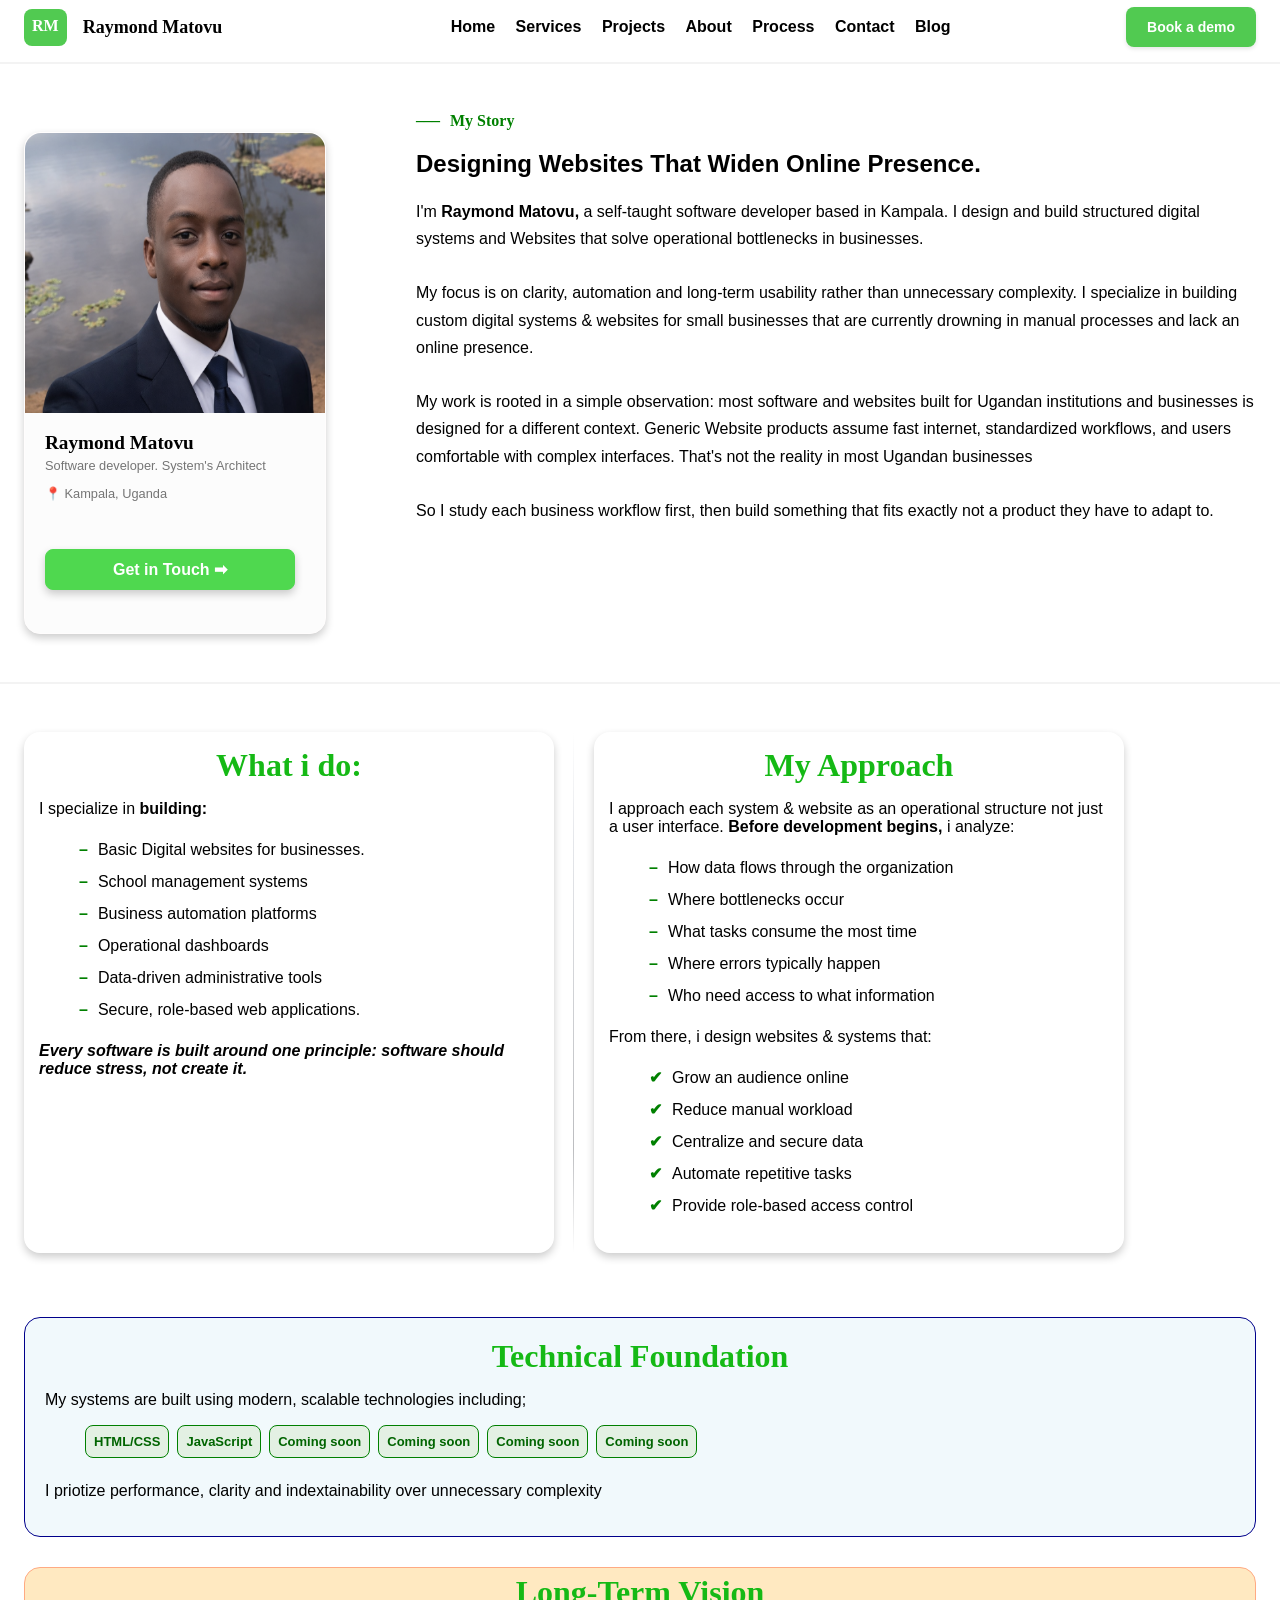
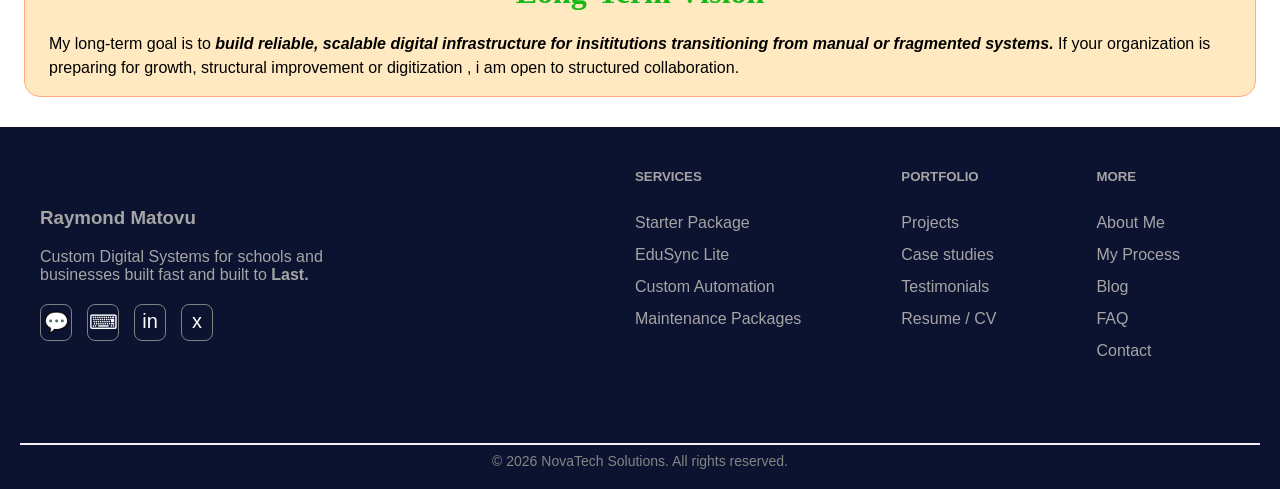
==== commit 7af9e79e: "Make about.html responsive at 480px" ====
--- a/pages/about.html
+++ b/pages/about.html
@@ -1,6 +1,5 @@
 <!DOCTYPE hmtl>
 <html lang="en">
-
   <head>
     <meta charset="utf-8">
     <meta name="viewport" content="width=device-width, initial-scale=1.0" />
@@ -9,19 +8,18 @@
     <link rel="stylesheet" href="../css/style.css">
     <link rel="stylesheet" href="../css/footer.css">
     <link rel="stylesheet" href="../css/image.css">
+    <link rel="stylesheet" href="../css/mediaq.css">
   </head>
   <body class="body-about">
 
     <header>
-      <nav id="navigation">
+         <nav id="navigation">
        <div id="navbar">
-        <a href="../index.html" >
-          <button id="logo">
-          RM
-          <button id="logo" class="logo_name">Raymond Matovu</button>
-        </button>
+        <a href="../index.html" class="logo-anchor">
+          <div id="logo">RM</div>
+          <div id="logo" class="logo_name">Raymond Matovu</div>
         </a>
-      <ul id="list">
+         <ul id="list">
         <li class="list-hover"><a href="../index.html" class="link">Home</a></li>
         <li class="list-hover"><a href="webservices.html" class="link">Services</a></li>
         <li class="list-hover"><a href="projects.html" class="link">Projects</a></li>
@@ -30,9 +28,11 @@
         <li class="list-hover"><a href="contact.html" class="link">Contact</a></li>
         <li class="list-hover"><a href="blog.html" class="link">Blog</a></li>
       </ul>
-      <a href="contact.html" class="link"><button class="demo">Book a demo</button></a>
+        <div>
+          <a href="contact.html" class="link"><button class="demo">Book a demo</button></a>
+        </div>
        </div>
-      </nav>  
+      </nav>
     </header>
       <hr class="hr">
 
--- a/css/mediaq.css
+++ b/css/mediaq.css
@@ -0,0 +1,798 @@
+@media screen and (max-width: 480px) {
+
+  .body {
+    align-items: center;
+    max-width: auto;
+    margin-left: 0;
+    font-size: larger;
+    margin-right: 0;
+  }
+
+  .body-projects {
+    max-width: auto;
+    margin-left: 0;
+    font-size: medium;
+    margin-right: 0;
+  }
+
+  .hr {max-width: auto;}
+  #navigation {
+    display: grid;
+    width: 300px;
+  }
+  #navbar {
+    gap: 2rem;
+    margin: 0;
+    width: 200px;
+    padding: auto;
+  }
+
+  #logo {
+    text-align: center;
+    padding: 9px;
+    padding-top: auto;
+    margin-left: 0;
+    height: 2rem;
+  }
+
+  .demo {
+    width: 80%;
+    font-weight: bold;
+    font-size: 14px;
+    color: white;
+    background-color: rgb(81, 202, 81);
+    border: none;
+    border-radius: 8px;
+    border-width: 18px;
+    padding: 12px;
+    padding-left: 21px;
+    padding-right: 21px;
+    transition: all 0;
+    box-shadow: 0 2px 4px rgba(0, 0, 0, 0.1);
+  }
+  .demo:hover {
+    transform: translateY(0);
+    transition: all 0;
+  }
+
+  .demo1 {
+    font-size: 14px;
+    font-weight: bold;
+    color: white;
+    background-color: rgb(81, 202, 81);
+    border-radius: 8px;
+    border: none;
+    padding: 16px;
+    transition: all 0;
+    box-shadow: 0 2px 4px rgba(0, 0, 0, 0.1);
+
+  }
+
+  .demo1:hover {
+    transform: translateY(0);
+    transition: all 0;
+    background-color: rgb(7, 107, 7);
+  }
+
+  
+
+  .logo-anchor {
+    display: flex;
+    text-decoration: none;
+    gap: 3px;
+  }
+  #logo.logo-name {
+    width: 80%;
+    font-size: small;
+    text-wrap: nowrap;
+  }
+
+  #list {display: none;}
+  .demo {margin-left: 100px;}
+
+  .intro-container {
+    margin-left: 3px;
+    display: grid;
+    width: auto;
+  }
+
+  .intro-container1 {
+    margin-right: 0;
+    text-align: center;
+    max-width: auto;
+    line-height: 1;
+  }
+  .hd1 {font-size: 2.5rem;}
+
+  .intro-container2 {
+    max-width: 330px;
+    height: 550px;
+    margin-left: 2.5rem;
+    padding: 1rem 1.5rem;
+  }
+
+  .intro-info {
+    display: grid;
+    justify-content: center;
+  }
+
+  .tech-stack {
+    display: grid;
+    justify-content: center;
+    gap: 2rem;
+  }
+
+  .stack1 {
+    max-width: 330px;
+    padding: 20px;
+    line-height: 2;
+    height: 550px;
+    background-color: #fdfdfd;
+    box-shadow: 0 8px 16px rgba(0, 0, 0, 0.4);
+  }
+
+  .card1 {height: 550px;}
+  .card1-pro {height: 550px;}
+
+  #what-i-do {
+    max-width: auto;
+    text-align: center;
+    margin-left: 0;
+    padding-right: 0 1.5rem;
+  }
+
+  #what-i-do::after {
+    content: '';
+    position: absolute;
+    right: 0;
+    top: 0;
+    bottom: 0;
+    height: 0;
+    width: 0;
+    ; 
+  }
+
+  .card-in {
+    display: grid;
+    gap: 0;
+    justify-content: center;
+    align-items: center;
+    padding: 0 1.5rem;
+  }
+
+  .card-in h1 {text-align: center;}
+
+  .offer-button {
+    text-align: center;
+    width: 300px;
+    margin-top: 0;
+    margin-left: 0;
+    transition: all 0;
+  }
+  .offer-button:hover {
+    transform: translateY(0);
+    transition: all 0;
+  }
+  .carddiv {
+    align-items: flex-end;
+    padding-top: 60px;
+    margin-left: 15%;
+  }
+
+  .container {
+    display: grid;
+    justify-content: center;
+    gap: 50px;
+  }
+
+  .cta {
+    display: grid;
+    padding: 0 1.5rem;
+    text-align: center;
+    justify-content: center;
+    align-items: center;
+  }
+  .cta-demo {margin-left: 3rem;}
+
+  .footer {
+    background-color: rgb(12, 19, 48);
+    padding: 20px;
+    color: rgb(165, 165, 165);
+    height: auto;
+    margin-left: 0;
+    margin-bottom: 0;
+  }
+
+  .footer-container {
+    display: grid;
+    justify-content: center;
+    text-align: center;
+    margin-left: 4rem;
+  }
+
+  .footer-about {text-align: center; margin-left: 2.8rem;}
+  .footer-socials {margin-left: 5.5rem;}
+
+  .footer-links {
+    display: flex;
+    gap: 80px;
+    max-width: auto;
+    margin-right: 60px;
+  }
+  .footer-list {
+    list-style: none;
+    padding: 0;
+    line-height: 1.5;
+  }
+
+  .serv {
+    margin-left: 2%;
+    padding: 0 1.5rem;
+    gap: 0;
+    display: grid;
+    justify-content: center;
+    text-align: center;
+  }
+
+  .serv2 {
+    margin-top: 20px;
+    font-size: 1.1rem;
+    color: rgb(68, 67, 67);
+    padding: 0;
+    line-height: 1.5;
+    margin-left: 0;
+  }
+
+  .service-container {
+    display: grid;
+    justify-content: center;
+    align-items: center;
+    padding: 0 1.5rem;
+    gap: 20px;
+    margin-top: 40px;
+    margin-bottom: 40px;
+    background-color: #fafbf8;
+  }
+
+  .popular {
+    font-size: xx-small;
+    color: rgb(248, 248, 248);
+    font-weight: bolder;
+    margin-top: 10px;
+    border-radius: 45px;
+    padding: 6px;
+    max-width: 90px;
+    text-align: center;
+    text-wrap: nowrap;
+    font-size: smaller;
+    position: absolute;
+    top: -30px;
+    right: 35%;
+    border-color: rgb(119, 199, 102);
+    border: rgb(119, 199, 102) solid 1px;
+    background-color: rgb(111, 206, 90);
+  }
+
+  
+  .comingsoon {
+    font-size: 14px;
+    color: rgb(27, 146, 76);
+    font-weight: bold;
+    margin-top: 10px;
+    border-radius: 45px;
+    padding: 2px;
+    max-width: 100px;
+    text-align: center;
+    text-wrap: nowrap;
+    font-size: smaller;
+    position: absolute;
+    top: -24px;
+    right: 35%;
+    border-color: green;
+    border: rgb(147, 218, 147) solid 1px;
+    background-color: rgb(218, 255, 229);
+  }
+
+  .get1 {
+    justify-content: center;
+    font-weight: bold;
+    width: 200px;
+    height: 40px;
+    border-radius: 8px;
+    margin-left: 75px;
+    margin-top: 100px;
+    background-color: transparent;
+    border: 2px solid;
+    border-color: gray;
+  }
+
+  .get2 {
+    justify-content: center;
+    font-weight: bold;
+    color: white;
+    width: 200px;
+    height: 40px;
+    border-radius: 8px;
+    margin-left: 75px;
+    margin-top: 130px;
+    border: gray solid 1px;
+    background-color: rgb(81, 202, 81);
+    transition: all 0.3s ease;
+    box-shadow: 0 4px 8px rgba(123, 250, 134, 0.5);
+  }
+
+  .get3 {
+    justify-content: center;
+    width: 200px;
+    height: 40px;
+    border-radius: 8px;
+    margin-left: 75px;
+    margin-top: 130px;
+    border: 2px solid;
+    color: black;
+    font-weight: bold;
+    border-color: gray;
+    background-color: transparent;
+  }
+
+
+  .service-card1 {
+    border: rgb(119, 199, 102) solid 2px;
+    box-shadow: 0 6px 12px, rgba(0, 0, 0, 0.3);
+    border-radius: 16px;
+    background-color: rgb(255, 255, 255);
+    padding: 20px;
+    position: relative;
+    height: 700px;
+    width: 350px;
+    margin-top: 2rem;
+    box-shadow: 0 4px 8px rgba(0, 0, 0, 0.4);
+  }
+
+  .service-card2 {
+    border: rgb(192, 192, 192) solid 1px;
+    position: relative;
+    box-shadow: 0 6px 12px rgba(0, 0, 0, 0.2);
+    border-radius: 16px;
+    background-color: rgb(255, 255, 255);
+    padding: 20px;
+    height: 700px;
+    width: 350px;
+    margin-top: 2rem;
+  }
+
+  .service-card3 {
+    margin-top: 2rem;
+    position: relative;
+    border: rgb(192, 192, 192) solid 1px;
+    box-shadow: 0 6px 12px rgba(0, 0, 0, 0.2);
+    border-radius: 16px;
+    background-color: rgb(255, 255, 255);
+    padding: 20px;
+    height: 700px;
+    width: 350px;
+  }
+  
+  
+  #payment {
+    display: grid;
+    justify-content: ceter;
+    align-items: center;
+    padding: 0 1.5rem;
+    line-height: 2;
+    margin-top: 30px;
+    margin-bottom: 30px;
+    border-radius: 16px;
+    background-color: rgb(255, 233, 193);
+    height: auto;
+    width: 350px;
+    margin-left: 1rem;
+    gap: 0;
+    border: rgb(255, 170, 131) solid 1px;
+  }
+  .icon {
+    font-size: 50px;
+    margin-bottom: 15px;
+    margin-left: 20%;
+    max-width: auto;
+    padding: 5px;
+    border-radius: 25%;
+    text-align: center;
+  }
+
+  .story-container {
+    display: grid;
+    justify-content: center;
+    padding: 0 1.5rem;
+    gap: 90px;
+  }
+
+  .story-img {
+    border-radius: 16px;
+    border: rgb(255, 253, 253) solid 1px;
+    height: 600px;
+    margin-top: 20px;
+    background-color: #fcfcfc;
+    box-shadow: 0 4px 8px rgba(0, 0, 0, 0.2);
+  }
+
+  .story-img img {
+    width: 100%;
+    height: 60%;
+  }
+
+  .about-button {
+    height: auto;
+    width: 250px;
+    margin-left: 15%;
+    padding-top: 10px;
+    padding-bottom: 10px;
+    color: white;
+    font-weight: bold;
+    font-size: medium;
+    background-color: rgb(79, 216, 79);
+    border-radius: 8px;
+    border: rgb(79, 216, 79) solid 1px;
+    box-shadow: 0 4px 8px rgba(0, 0, 0, 0.2);
+    transition: 0;
+  }
+
+  .story-span {
+    margin-left: 40%;
+    color: green;
+    font-weight: bold;
+    font-family: 'Times New Roman', Times, serif;
+  }
+
+  .category {
+    display: grid;
+    justify-content: center;
+    gap: 40px;
+    padding: 0 1.5rem;
+    margin-top: 3rem;
+    margin-bottom: 4rem;
+  }
+
+  .category1 {
+    position: relative;
+    font-family: sans-serif;
+    font-weight: 400;
+    text-align: left;
+    max-width: 700px;
+    height: 500px;
+    line-height: 2;
+    border-radius: 16px;
+    padding: 15px;
+    box-shadow: 0 4px 8px rgba(0, 0, 0, 0.2);
+  }
+
+  
+.category1::after {
+    content: '';
+    position: absolute;
+    right: 0;
+    top: 0;
+    bottom: 0;
+    height: 0;
+    width: 0;
+  }
+
+  .category2 {
+    border-radius: 16px;
+    padding: 15px;
+    height: 650px;
+    line-height: 2;
+    font-family: sans-serif;
+    box-shadow: 0 4px 8px rgba(0, 0, 0, 0.2);
+  }
+
+  .foundation-list {
+    list-style: none;
+    display: flex;
+    flex-wrap: wrap;
+    flex-direction: row;
+    gap: 8px;
+  }
+}
+
+@media  screen and ((min-width: 481px) and (max-width: 600px)) {
+ 
+
+  .body {
+    align-items: center;
+    max-width: auto;
+    margin-left: 0;
+    font-size: larger;
+    margin-right: 0;
+  }
+
+  .body-projects {
+    max-width: auto;
+    margin-left: 0;
+    font-size: medium;
+    margin-right: 0;
+  }
+
+  .hr {max-width: auto;}
+  #navigation {
+    display: grid;
+    width: 90%;
+  }
+  #navbar {
+    margin: 0;
+    width: auto;
+    position: relative;
+    padding: auto;
+  }
+
+  #logo {
+    text-align: center;
+    padding: 9px;
+    padding-top: auto;
+    margin-left: 0;
+    height: 2rem;
+  }
+
+  .demo {
+    margin-left: 80%;
+    width: 80%;
+    font-weight: bold;
+    font-size: 14px;
+    color: white;
+    background-color: rgb(81, 202, 81);
+    border: none;
+    border-radius: 8px;
+    border-width: 18px;
+    padding: 12px;
+    padding-left: 21px;
+    padding-right: 21px;
+    transition: all 0;
+    box-shadow: 0 2px 4px rgba(0, 0, 0, 0.1);
+  }
+  .demo:hover {
+    transform: translateY(0);
+    transition: all 0;
+  }
+
+  .demo1 {
+    font-size: 14px;
+    font-weight: bold;
+    color: white;
+    background-color: rgb(81, 202, 81);
+    border-radius: 8px;
+    border: none;
+    padding: 16px;
+    transition: all 0;
+    box-shadow: 0 2px 4px rgba(0, 0, 0, 0.1);
+    text-wrap: nowrap;
+  }
+
+  .demo1:hover {
+    transform: translateY(0);
+    transition: all 0;
+    background-color: rgb(7, 107, 7);
+  }
+  
+  .case {text-wrap: nowrap;}
+  .logo-anchor {
+    display: flex;
+    text-wrap: nowrap;
+    text-decoration: none;
+    gap: 0;
+  }
+  #logo.logo-name {
+    width: 50%;
+    font-size: small;
+    text-wrap: nowrap;
+  }
+
+  #list {display: none;}
+  .demo {margin-left: 100px;}
+
+  .intro-container {
+    margin-left: 0;
+    display: grid;
+    width: auto;
+  }
+
+  .intro-container1 {
+    margin-right: 0;
+    text-align: center;
+    max-width: auto;
+    line-height: 1;
+  }
+  .hd1 {font-size: 2.5rem;}
+
+  .intro-container2 {
+    max-width: 90%;
+    height: 600px;
+    margin-left: 0.5rem;
+    padding: 0 1rem;
+  }
+
+  .btr {
+    width: 450px;
+    margin-top: 14px;
+    height: 0;
+  }
+  .butt1 {
+    display: flex;
+    justify-content: stretch;
+    text-align: center;
+    align-items: center;
+    margin-top: 20px;
+    height: 100px;
+    width: 450px;
+    border-radius: 8px;
+    border: rgb(197, 196, 196) solid 1px;
+  }
+
+  .butt2 {
+    display: flex;
+    justify-content: stretch;
+    text-align: center;
+    align-items: center;
+    margin-top: 10px;
+    height: 100px;
+    width: 450px;
+    border-radius: 8px;
+    border: rgb(197, 196, 196) solid 1px;
+  }
+
+  .butt3 {
+    display: flex;
+    justify-content: stretch;
+    text-align: center;
+    align-items: center;
+    margin-top: 10px;
+    margin-bottom: 20px;
+    height: 100px;
+    width: 450px;
+    border-radius: 8px;
+    border: rgb(197, 196, 196) solid 1px;
+  }
+
+  
+  .intro-info {
+    display: grid;
+    justify-content: center;
+  }
+
+  
+  .intro-info-section {
+    margin-top: 50px;
+    background-color: rgb(12, 19, 48);
+    border-radius: 0;
+    color: white;
+  }
+
+  .intro-buttons {
+    display: flex;
+    gap: 10%;
+    padding: 0 1.5rem;
+    margin-left: 10%;
+    margin-right: 10%;
+  }
+
+  .stack1 {
+    max-width: 450px;
+    padding: 20px;
+    line-height: 2;
+    height: 550px;
+    background-color: #fdfdfd;
+    box-shadow: 0 8px 16px rgba(0, 0, 0, 0.4);
+  }
+
+  .card1 {height: 550px; width: 400px;}
+  .card1-pro {height: 550px; width: 400px;}
+
+  
+  
+  #what-i-do {
+    max-width: auto;
+    text-align: center;
+    margin-left: 12%;
+    padding-right: 0 1.5rem;
+  }
+
+  #what-i-do::after {
+    content: '';
+    position: absolute;
+    right: 0;
+    top: 0;
+    bottom: 0;
+    height: 0;
+    width: 0;
+    ; 
+  }
+
+  .card-in {
+    display: grid;
+    gap: 0;
+    justify-content: center;
+    align-items: center;
+    padding: 0 1.5rem;
+  }
+  
+  .tech-stack {
+    display: grid;
+    justify-content: center;
+    gap: 2rem;
+  }
+
+  .card-in h1 {text-align: center;}
+
+  .offer-button {
+    text-align: center;
+    width: 300px;
+    margin-top: 0;
+    margin-left: 2.2rem;
+    transition: all 0;
+  }
+  .offer-button:hover {
+    transform: translateY(0);
+    transition: all 0;
+  }
+  .carddiv {
+    align-items: flex-end;
+    padding-top: 60px;
+    margin-left: 15%;
+  }
+
+  .container {
+    display: grid;
+    justify-content: center;
+    gap: 50px;
+  }
+
+  .cta {
+    display: grid;
+    padding: 0 1.5rem;
+    text-align: center;
+    justify-content: center;
+    align-items: center;
+  }
+  .cta-demo {margin-left: 3rem;}
+
+  .footer {
+    background-color: rgb(12, 19, 48);
+    padding: 20px;
+    color: rgb(165, 165, 165);
+    height: auto;
+    margin-left: 0;
+    margin-bottom: 0;
+    margin-right: 0;
+  }
+
+  .footer-container {
+    display: grid;
+    justify-content: center;
+    text-align: center;
+    margin-left: 4rem;
+  }
+
+  .footer-about {text-align: center; margin-left: 5.5rem;}
+  .footer-socials {margin-left: 5.8rem;}
+
+  .footer-links {
+    display: flex;
+    gap: 60px;
+    max-width: auto;
+    padding: 10px;
+    margin-right: 60px;
+    margin-left: 0;
+  }
+  .footer-list {
+    list-style: none;
+    padding: 0;
+    line-height: 1.5;
+  } 
+
+  .footer-packs {
+    text-decoration: none;
+    text-wrap: nowrap;
+    text-align: left;
+    color: rgb(165, 165, 165);
+  }
+  
+}
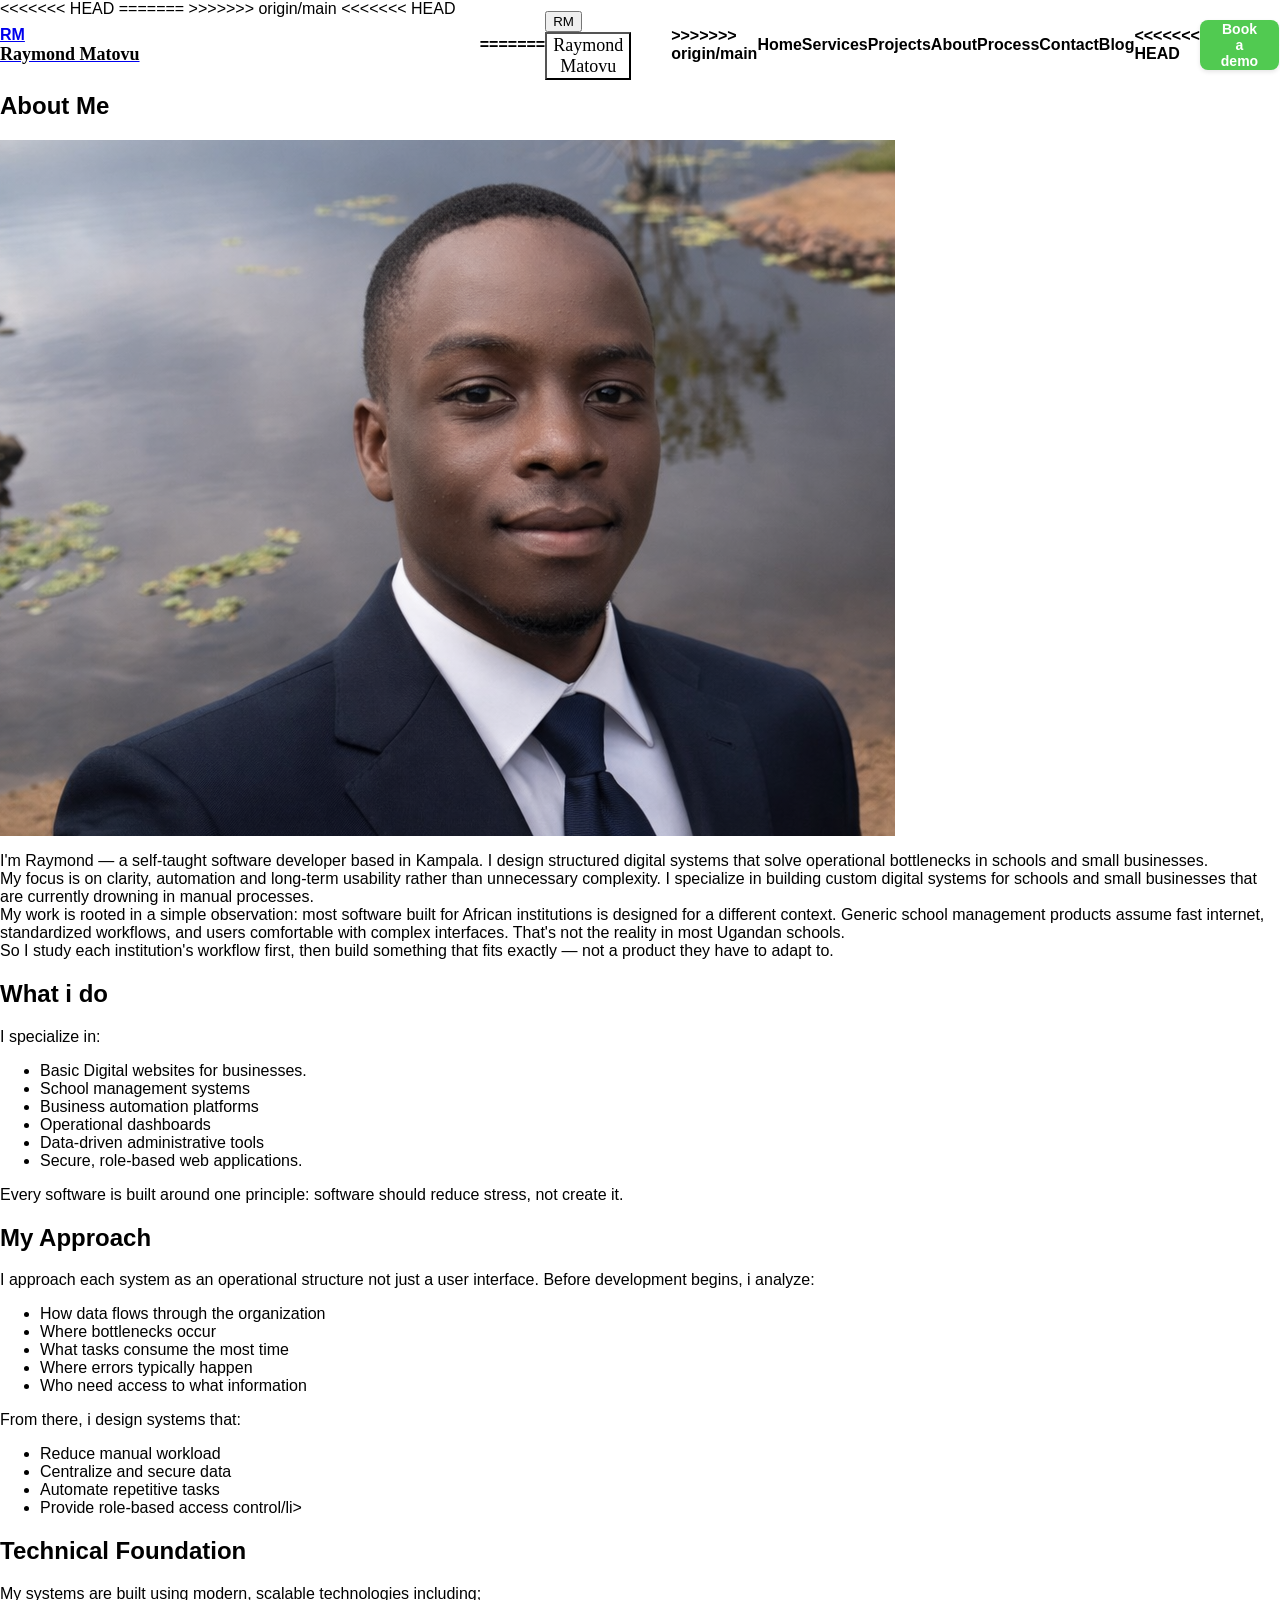
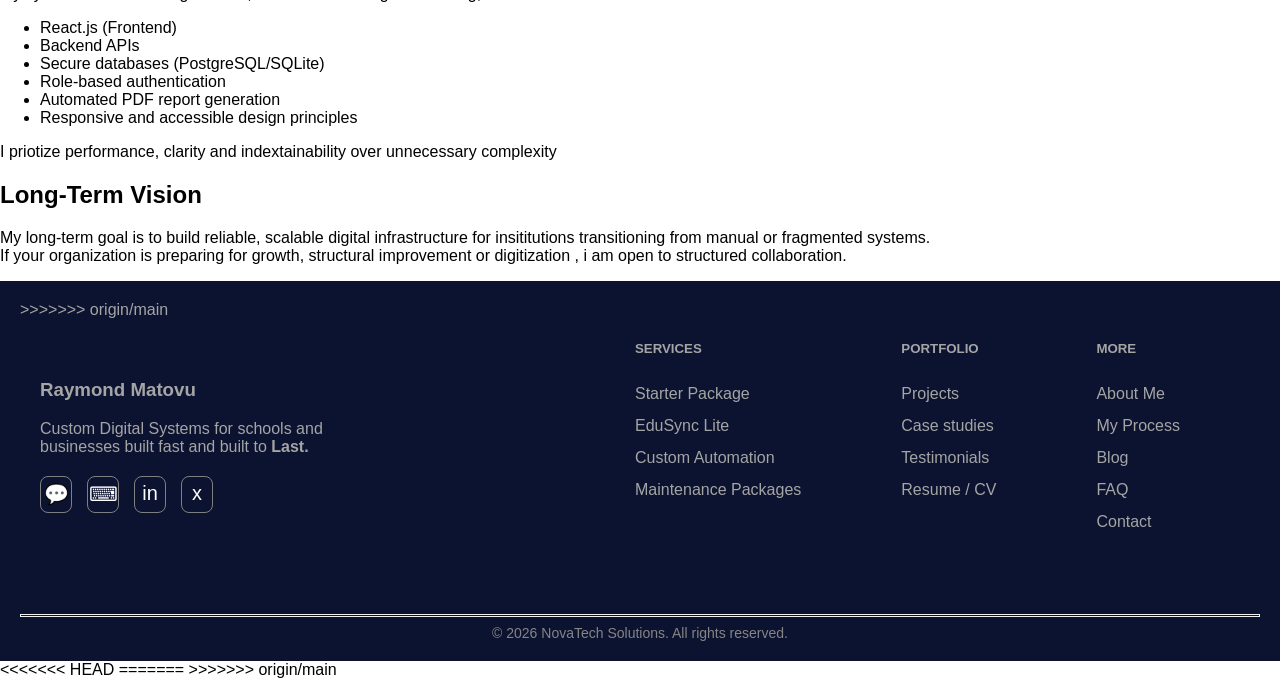
==== commit a64f9b5d: "t push origin main Merge remote-tracking branch 'origin/main'" ====
--- a/pages/about.html
+++ b/pages/about.html
@@ -1,5 +1,9 @@
 <!DOCTYPE hmtl>
 <html lang="en">
+<<<<<<< HEAD
+=======
+
+>>>>>>> origin/main
   <head>
     <meta charset="utf-8">
     <meta name="viewport" content="width=device-width, initial-scale=1.0" />
@@ -7,6 +11,7 @@
     <link rel="stylesheet" href="../css/main.css">
     <link rel="stylesheet" href="../css/style.css">
     <link rel="stylesheet" href="../css/footer.css">
+<<<<<<< HEAD
     <link rel="stylesheet" href="../css/image.css">
     <link rel="stylesheet" href="../css/mediaq.css">
   </head>
@@ -20,6 +25,21 @@
           <div id="logo" class="logo_name">Raymond Matovu</div>
         </a>
          <ul id="list">
+=======
+  </head>
+  <body>
+
+    <header>
+      <nav id="navigation">
+       <div id="navbar">
+        <a href="../index.html" >
+          <button id="logo">
+          RM
+          <button id="logo" class="logo_name">Raymond Matovu</button>
+        </button>
+        </a>
+      <ul id="list">
+>>>>>>> origin/main
         <li class="list-hover"><a href="../index.html" class="link">Home</a></li>
         <li class="list-hover"><a href="webservices.html" class="link">Services</a></li>
         <li class="list-hover"><a href="projects.html" class="link">Projects</a></li>
@@ -28,11 +48,12 @@
         <li class="list-hover"><a href="contact.html" class="link">Contact</a></li>
         <li class="list-hover"><a href="blog.html" class="link">Blog</a></li>
       </ul>
+<<<<<<< HEAD
         <div>
           <a href="contact.html" class="link"><button class="demo">Book a demo</button></a>
         </div>
        </div>
-      </nav>
+          </nav>
     </header>
       <hr class="hr">
 
@@ -144,6 +165,87 @@
       </section>
 
     <footer class="footer">
+=======
+      <a href="contact.html" class="link"><button class="demo">Book a demo</button></a>
+       </div>
+      </nav>  
+    </header>
+     
+      <section>
+        <h2>About Me</h2>
+        <img src="../assets/images/Best pic.png">
+        <p>
+            I'm Raymond — a self-taught software developer based in Kampala.
+            I design structured digital systems that solve operational bottlenecks
+            in schools and small businesses.<br> My focus is on clarity, automation and
+            long-term usability rather than unnecessary complexity.
+            I specialize in building custom digital systems for schools and small businesses 
+            that are currently drowning in manual processes. <br>My work is rooted in a simple observation: 
+            most software built for African institutions is designed for a different 
+            context. Generic school management products assume fast internet,
+            standardized workflows, and users comfortable with complex interfaces. 
+            That's not the reality in most Ugandan schools.
+            <br> So I study each institution's workflow first, then build something that
+            fits exactly — not a product they have to adapt to.
+        </p>
+
+        <h2>What i do</h2>
+        <p>I specialize in:</p>
+        <ul>
+          <li>Basic Digital websites for businesses.</li>
+          <li>School management systems</li>
+          <li>Business automation platforms</li>
+          <li>Operational dashboards</li>
+          <li>Data-driven administrative tools</li>
+          <li>Secure, role-based web applications.</li>
+        </ul>
+        <p>
+          Every software is built around one principle:
+          software should reduce stress, not create it.
+        </p>
+      
+        <h2>My Approach</h2>
+        <p>I approach each system as an operational structure not just a 
+          user interface. Before development begins, i analyze:
+        </p>
+        <ul>
+          <li>How data flows through the organization</li>
+          <li>Where bottlenecks occur</li>
+          <li>What tasks consume the most time</li>
+          <li>Where errors typically happen</li>
+          <li>Who need access to what information</li>
+        </ul>
+        <p>From there, i design systems that:</p>
+        <ul>
+          <li>Reduce manual workload</li>
+          <li>Centralize and secure data</li>
+          <li>Automate repetitive tasks</li>
+          <li>Provide role-based access control/li>
+        </ul>
+
+        <h2>Technical Foundation</h2>
+        <p>My systems are built using modern, scalable technologies including;</p>
+        <ul>
+          <li>React.js (Frontend)</li>
+          <li>Backend APIs</li>
+          <li>Secure databases (PostgreSQL/SQLite)</li>
+          <li>Role-based authentication</li>
+          <li>Automated PDF report generation</li>
+          <li>Responsive and accessible design principles</li>
+        </ul>
+        <p>I priotize performance, clarity and indextainability over unnecessary complexity</p>
+
+      <h2>Long-Term Vision</h2>
+      <p>My long-term goal is to build reliable, scalable digital infrastructure
+        for insititutions transitioning from manual or fragmented systems.
+      <br> 
+      If your organization is preparing for growth, structural improvement or digitization
+      , i am open to structured collaboration.
+      </p>
+      </section>
+
+      <footer class="footer">
+>>>>>>> origin/main
         <div class="footer-container">
           <div class="footer-about">
             <div>
@@ -220,6 +322,9 @@
         </div>
         </div>
       </footer>
+<<<<<<< HEAD
       
+=======
+>>>>>>> origin/main
   </body>
 </html>
--- a/css/main.css
+++ b/css/main.css
@@ -3,7 +3,11 @@
   display: flex;
   align-items: center;
   justify-content: stretch;
+<<<<<<< HEAD
   max-width: auto;
+=======
+  max-width: 1200px;
+>>>>>>> origin/main
   padding: 0 1.5rem;
   font-weight: bold;
   font-family: Arial, Helvetica, sans-serif; 
@@ -11,7 +15,11 @@
 
 .hr {
   font-weight: lighter;
+<<<<<<< HEAD
   color: rgb(226, 225, 225);
+=======
+  color: rgb(243, 243, 243);
+>>>>>>> origin/main
   background: rgb(243, 243, 243);
   height: 0.1px;
   position: relative;
@@ -40,6 +48,13 @@
   text-decoration: none;
 }
 
+<<<<<<< HEAD
+.list-div {
+  margin: 20 px;
+}
+
+=======
+>>>>>>> origin/main
 .name {
   font-size: 22px;
   font-weight: bold;
@@ -58,7 +73,11 @@
 
 .intro-container {
   display: flex;
+<<<<<<< HEAD
   justify-content: center;
+=======
+  justify-content: stretch;
+>>>>>>> origin/main
   gap: 20px;
   align-items: center;
   max-width: 100%;
@@ -359,6 +378,11 @@
 
 }
 
+<<<<<<< HEAD
+
+
+=======
+>>>>>>> origin/main
 .int-conts {
   margin-bottom: 40px;
 }
@@ -367,7 +391,11 @@
   padding: 8px;
   justify-content: center;
   border-radius: 16px;
+<<<<<<< HEAD
   height: 450px;
+=======
+  height: 400px;
+>>>>>>> origin/main
   background-color: #e4e6e1;
   box-shadow: 0 4px 8px rgba(0, 0, 0, 0.1);
   transition: all 0.3s ease;
@@ -423,11 +451,19 @@
   border: none;
   border-radius: 8px;
   border-width: 18px;
+<<<<<<< HEAD
+  margin-left: 150px;
+=======
+>>>>>>> origin/main
   padding: 12px;
   padding-left: 21px;
   padding-right: 21px;
   transition: all 0.3s ease;
   box-shadow: 0 2px 4px rgba(0, 0, 0, 0.1);
+<<<<<<< HEAD
+=======
+
+>>>>>>> origin/main
 }
 
 .demo:hover {
@@ -472,11 +508,14 @@
   background: #deffdb;
 }
 
+<<<<<<< HEAD
 .logo-anchor {
   display: flex;
   text-decoration: none;
   gap: 3px;
 }
+=======
+>>>>>>> origin/main
 #logo {
   font-weight: bold;
   font-family: 'Times New Roman', Times, serif;
--- a/css/style.css
+++ b/css/style.css
@@ -1,6 +1,10 @@
 .body {
   font-family: 'Trebuchet MS', 'Lucida Sans Unicode', 'Lucida Grande', 'Lucida Sans', Arial, sans-serif;
+<<<<<<< HEAD
   background-color: #f8f8f8;
+=======
+  background-color: #fafbf8;
+>>>>>>> origin/main
   margin: 0;
   padding: 0;
 }
@@ -45,7 +49,10 @@
 }
 
 .service-card3 {
+<<<<<<< HEAD
   position: relative;
+=======
+>>>>>>> origin/main
   border: rgb(192, 192, 192) solid 1px;
   box-shadow: 0 6px 12px rgba(0, 0, 0, 0.2);
   border-radius: 16px;
@@ -314,6 +321,7 @@
   color:rgb(1, 117, 1);
   border-color: rgb(5, 163, 26);
   background-color: rgb(221, 255, 213);
+<<<<<<< HEAD
 }
 
 
@@ -334,4 +342,6 @@
   border-color: green;
   border: rgb(147, 218, 147) solid 1px;
   background-color: rgb(218, 255, 229);
+=======
+>>>>>>> origin/main
 }
--- a/css/footer.css
+++ b/css/footer.css
@@ -10,7 +10,11 @@
   background-color: rgb(12, 19, 48);
   padding: 20px;
   color: rgb(165, 165, 165);
+<<<<<<< HEAD
   height: auto;
+=======
+  height: 100%;
+>>>>>>> origin/main
   margin-bottom: 0;
 }
 
--- a/css/mediaq.css
+++ b/css/mediaq.css
@@ -2,16 +2,14 @@
 
   .body {
     align-items: center;
-    max-width: auto;
     margin-left: 0;
     font-size: larger;
     margin-right: 0;
   }
 
   .body-projects {
-    max-width: auto;
-    margin-left: 0;
-    font-size: medium;
+    margin-left: 0;
+    font-size: small;
     margin-right: 0;
   }
 
@@ -29,13 +27,29 @@
 
   #logo {
     text-align: center;
-    padding: 9px;
-    padding-top: auto;
-    margin-left: 0;
-    height: 2rem;
+    margin-left: 0;
+  }
+
+  .hamburger {
+    display: flex;
+    margin-left: 140px;
+  }
+
+  .mobile-menu a {
+    border-bottom: gray solid 1px;
+    text-decoration: none;
+    color: black;
+    padding: 1rem;
+  }
+
+  .mobile-menu.open {
+    line-height: 2;
+    font-weight: bold;
+    font-size: 2rem;
   }
 
   .demo {
+    display: none;
     width: 80%;
     font-weight: bold;
     font-size: 14px;
@@ -62,6 +76,7 @@
     background-color: rgb(81, 202, 81);
     border-radius: 8px;
     border: none;
+    margin-left: 1.5rem;
     padding: 16px;
     transition: all 0;
     box-shadow: 0 2px 4px rgba(0, 0, 0, 0.1);
@@ -71,24 +86,29 @@
   .demo1:hover {
     transform: translateY(0);
     transition: all 0;
-    background-color: rgb(7, 107, 7);
-  }
-
-  
+  }
+
+  .logo-div {
+    margin-right: 0;
+  }
 
   .logo-anchor {
     display: flex;
+    text-wrap: nowrap;
     text-decoration: none;
     gap: 3px;
   }
   #logo.logo-name {
-    width: 80%;
-    font-size: small;
+    width: 100%;
+    font-size: 10px;
     text-wrap: nowrap;
   }
 
-  #list {display: none;}
-  .demo {margin-left: 100px;}
+  #list {
+    display: none;
+    margin: 0;
+  }
+  .demo {margin-left: 90px;}
 
   .intro-container {
     margin-left: 3px;
@@ -105,13 +125,14 @@
   .hd1 {font-size: 2.5rem;}
 
   .intro-container2 {
-    max-width: 330px;
+    max-width: 360px;
     height: 550px;
-    margin-left: 2.5rem;
+    margin-left: 2rem;
     padding: 1rem 1.5rem;
   }
 
   .intro-info {
+    width: 100%;
     display: grid;
     justify-content: center;
   }
@@ -122,20 +143,12 @@
     gap: 2rem;
   }
 
-  .stack1 {
-    max-width: 330px;
-    padding: 20px;
-    line-height: 2;
-    height: 550px;
-    background-color: #fdfdfd;
-    box-shadow: 0 8px 16px rgba(0, 0, 0, 0.4);
-  }
-
-  .card1 {height: 550px;}
-  .card1-pro {height: 550px;}
+  
+
+  .card1 {height: 550px; width: 360px;}
+  .card1-pro {height: 550px; width: 360px;}
 
   #what-i-do {
-    max-width: auto;
     text-align: center;
     margin-left: 0;
     padding-right: 0 1.5rem;
@@ -200,6 +213,7 @@
     color: rgb(165, 165, 165);
     height: auto;
     margin-left: 0;
+    margin-right: 0;
     margin-bottom: 0;
   }
 
@@ -207,22 +221,27 @@
     display: grid;
     justify-content: center;
     text-align: center;
-    margin-left: 4rem;
-  }
-
-  .footer-about {text-align: center; margin-left: 2.8rem;}
-  .footer-socials {margin-left: 5.5rem;}
+    margin-left: 3rem;
+  }
+
+  .footer-about {margin-left: 1rem;}
+  .footer-socials {
+    margin-left: 5rem; 
+    margin-top: 2rem;
+  }
 
   .footer-links {
     display: flex;
-    gap: 80px;
+    gap: 40px;
+    text-wrap: nowrap;
     max-width: auto;
-    margin-right: 60px;
+    margin-right: 5rem;
+    margin-top: 2rem;
   }
   .footer-list {
     list-style: none;
     padding: 0;
-    line-height: 1.5;
+    line-height: 2;
   }
 
   .serv {
@@ -318,9 +337,14 @@
     border: gray solid 1px;
     background-color: rgb(81, 202, 81);
     transition: all 0.3s ease;
-    box-shadow: 0 4px 8px rgba(123, 250, 134, 0.5);
-  }
-
+    box-shadow: 0 4px 8px rgba(0, 0, 0, 0.2);
+  }
+
+  .get2:hover {
+    transform: translateY(0);
+    background-color: rgb(47, 124, 47);
+    transition: all 0s ease;
+  }
   .get3 {
     justify-content: center;
     width: 200px;
@@ -493,6 +517,265 @@
     flex-direction: row;
     gap: 8px;
   }
+  /* Project section */
+
+  .add-section {
+    display: flex;
+    flex-wrap: wrap;
+    justify-content: center;
+    align-items: center;
+    padding: 0 1.5rem;
+    margin-top: 20%;
+    margin-bottom: 40%;
+    margin-left: 10px;
+    max-width: auto;
+  }
+
+  .inner-conts {
+    border-radius: 10px;
+    border: gray solid 1px;
+    border-style: dashed;
+    padding-left: 40px;
+    padding-right: 40px;
+    padding-bottom: 80px;
+    padding-top: 80px;
+    text-align: center;
+    background-color: rgb(236, 236, 236);
+  }
+
+  /* Design process styles */
+
+  #process-phase {
+    display: grid;
+    justify-content: center;
+    padding: 0 1.5rem;
+    margin-top: 3rem;
+    gap: 10px;
+  }
+
+  #phase-number1 {
+    font-family: 'Times New Roman', Times, serif;
+    font-weight: bold;
+    font-size: 17px;
+    color: white;
+    background-color: rgba(44, 190, 44, 0.8);
+    align-items: center;
+    margin-left: 40%;
+    text-align: center;
+    border: rgb(88, 185, 88) solid 1px;
+    height: 70px;
+    width: 70px;
+    border-radius: 60px;
+  }
+
+  #phase-number2 {
+    font-family: 'Times New Roman', Times, serif;
+    font-weight: bold;
+    font-size: 17px;
+    color: white;
+    background-color: rgba(44, 190, 44, 0.8);
+    align-items: center;
+    margin-left: 40%;
+    text-align: center;
+    border: rgb(88, 185, 88) solid 1px;
+    height: 70px;
+    width: 70px;
+    border-radius: 60px;
+  }
+
+  
+  #phase-number3 {
+    font-family: 'Times New Roman', Times, serif;
+    font-weight: bold;
+    font-size: 17px;
+    color: white;
+    background-color: rgba(44, 190, 44, 0.8);
+    align-items: center;
+    margin-left: 40%;
+    text-align: center;
+    border: rgb(88, 185, 88) solid 1px;
+    height: 70px;
+    width: 70px;
+    border-radius: 60px;
+  }
+
+  .phase1::after {content: '';}
+  .phase2::after {content: '';}
+  .phase3::after {content: '';}
+  .ongoing-text {line-height: 1.5;}
+  .ongoing-button {
+    margin-top: 5%;
+    margin-left: 15%;
+  }
+  .ongoing-plan {
+    padding: 2rem;
+    display: flex;
+    flex-wrap: wrap;
+    justify-content: center;
+    text-align: left;
+    border: lightblue solid 1px;
+    border-radius: 12px;
+    background-color: rgb(221, 246, 255);
+    gap: 6rem;
+  }
+
+  /* Form styles for contact.html */
+
+  #form-container {
+    display: grid;
+    justify-content: center;
+    padding: 0;
+    gap: 40px;
+    margin-bottom: 4rem;
+  }
+
+  .form-card1 {
+    border: rgb(196, 196, 196) solid 1px;
+    background-color: rgb(255, 255, 255);
+    border-radius: 16px;
+    padding: 0 1.5rem;
+    padding-left: 2rem;
+    box-shadow: 0 4px 8px rgba(0, 0, 0, 0.2);
+    width: 350px;
+    margin-left: 20px;
+  }
+
+  
+  .form-input {
+    padding-left: 1rem;
+    padding-bottom: 0.5rem;
+    padding-top: 0.5rem;
+    border: solid 1px;
+    border-radius: 8px;
+    width: 150px;
+  }
+
+  #help {
+    padding: 0;
+    margin-top: 4rem;
+    margin-bottom: 4rem;
+    font-weight: 1.5rem;
+    font-family:'Times New Roman', Times, serif;
+  }
+
+  #help h2 {
+    text-align: center;
+    font-size: 2.2rem;
+    font-weight: 1.5rem;
+    font-family:'Times New Roman', Times, serif;
+  }
+
+  .help h3 {
+    margin-left: 0;
+    text-align: left;
+  }
+
+  .help {
+    display: grid;
+    text-align: left;
+    justify-content: center;
+    gap: 2rem;
+    padding: 0;
+  }
+
+  .help-list {
+    list-style: none;
+    margin-left: 0;
+    text-wrap: nowrap;
+    text-align: left;
+    line-height: 2;
+    font-family: 'Times New Roman', Times, serif;
+  }
+
+  .help-list li::before {
+    content: '✔';
+    font-weight: bold;
+    color: green;
+    margin-right: 20px;
+  }
+
+  .design::after {
+    content: '';
+    right: 0;
+    top: 0;
+    bottom: 0;
+    height: 0;
+    width: 0;
+  }
+  .strategy::after {
+    content: '';
+    right: 0;
+    top: 0;
+    bottom: 0;
+    height: 0;
+    width: 0;
+  }
+
+  .form-but {
+    padding: 10px;
+    border: gray solid 1px;
+    border-radius: 8px;
+    width: 200px;
+    font-weight: bold;
+    letter-spacing: 1px;
+    color: white;
+    box-shadow: 0 4px 8px rgba(0, 0, 0, 0.2);
+    opacity: 0.9;
+    transition: all 0s ease;
+    background-color: rgb(49, 170, 49);
+  }
+
+  .form-but:hover {
+    transform: translateY(0);
+    transition: all 0s ease;
+    background-color: green;
+  }
+
+  /* Process design styles */
+
+  .on-button {
+    height: 3rem;
+    width: 200px;
+    border: rgb(113, 219, 113) solid 1px;
+    border-radius: 10px;
+    background-color: rgb(65, 175, 65);
+    color: white;
+    font-weight: bolder;
+    letter-spacing: 1px;
+    padding: 5px;
+    transition: all 0s ease;
+    box-shadow: 0 4px 8px rgba(0, 0, 0, 0.2);
+  }
+
+  .on-button:hover {
+    transform: translateY(0);
+    background-color: green;
+  }
+
+    /* About Me styles */
+
+      
+  .about-button {
+    height: auto;
+    width: 250px;
+    padding-top: 10px;
+    padding-bottom: 10px;
+    color: white;
+    font-weight: bold;
+    font-size: medium;
+    background-color: rgb(79, 216, 79);
+    border-radius: 8px;
+    border: rgb(79, 216, 79) solid 1px;
+    box-shadow: 0 4px 8px rgba(0, 0, 0, 0.2);
+    transition: 0s;
+  }
+
+  .about-button:hover {
+    transform: translateY(0);
+    transition: all 0s ease;
+    border-color: rgb(61, 170, 61);
+    background-color: rgb(60, 170, 60);
+  }
 }
 
 @media  screen and ((min-width: 481px) and (max-width: 600px)) {
@@ -675,7 +958,7 @@
   }
 
   .stack1 {
-    max-width: 450px;
+    max-width: 360px;
     padding: 20px;
     line-height: 2;
     height: 550px;
@@ -796,3 +1079,7 @@
   }
   
 }
+
+@media screen and (max-width: 700px) {
+
+}
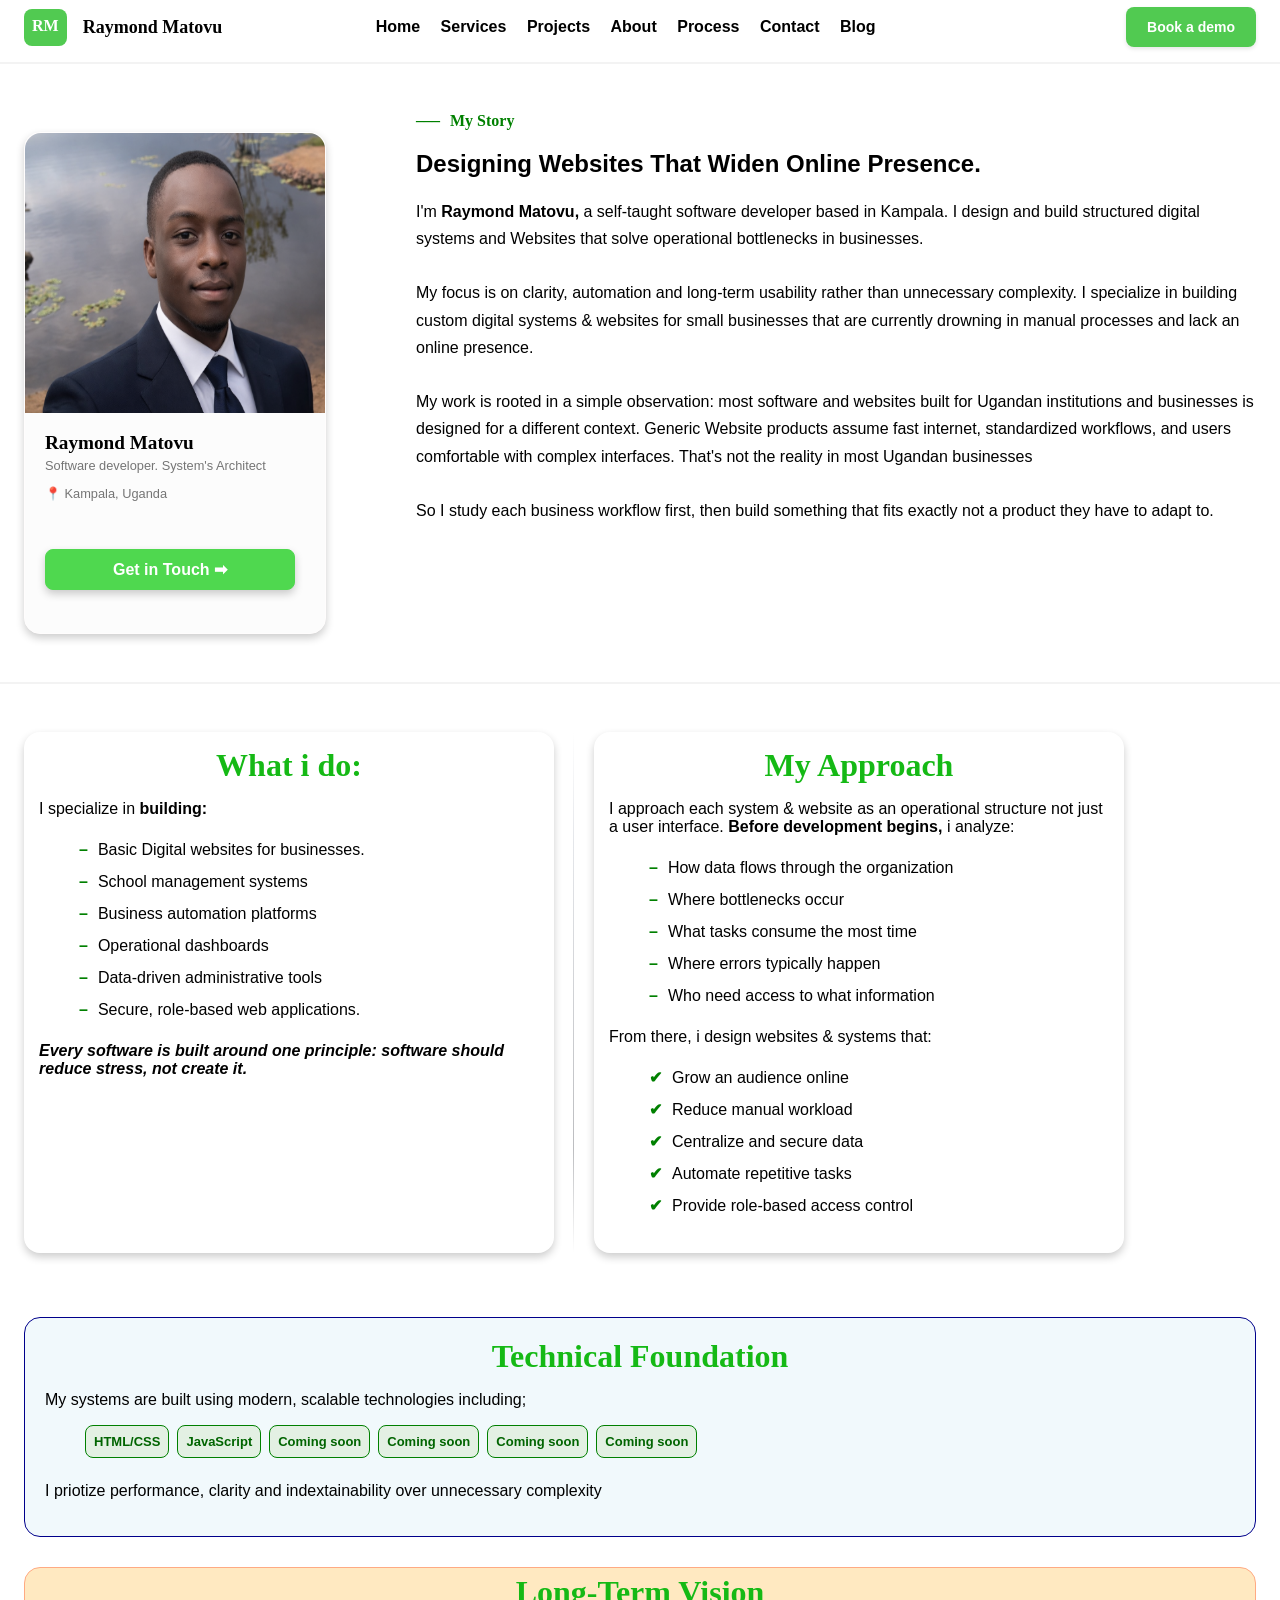
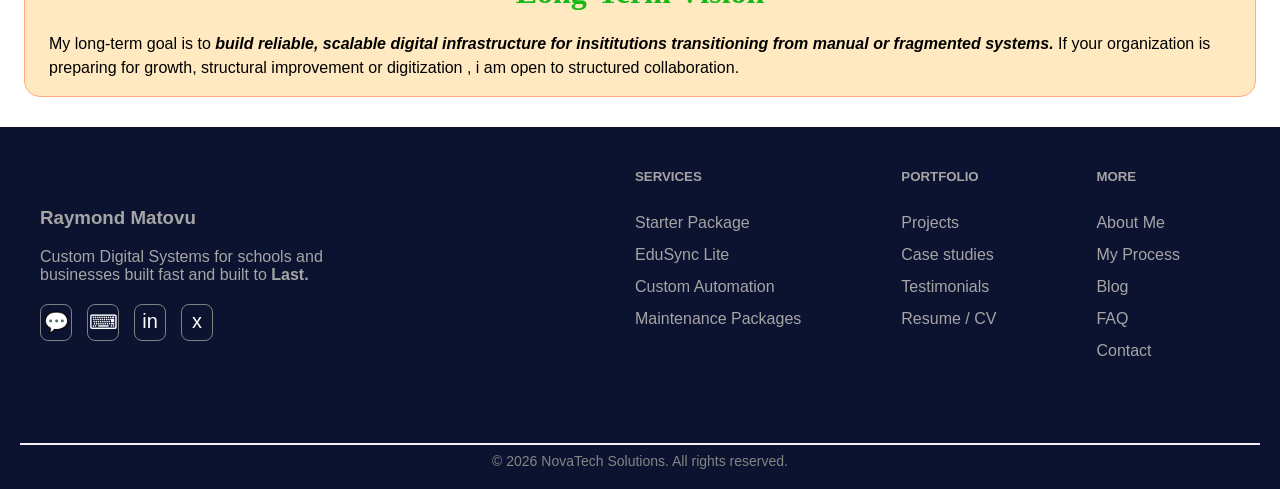
==== commit 032f85b5: "Remove saved merge conflict markers" ====
--- a/pages/about.html
+++ b/pages/about.html
@@ -1,9 +1,5 @@
 <!DOCTYPE hmtl>
 <html lang="en">
-<<<<<<< HEAD
-=======
-
->>>>>>> origin/main
   <head>
     <meta charset="utf-8">
     <meta name="viewport" content="width=device-width, initial-scale=1.0" />
@@ -11,7 +7,6 @@
     <link rel="stylesheet" href="../css/main.css">
     <link rel="stylesheet" href="../css/style.css">
     <link rel="stylesheet" href="../css/footer.css">
-<<<<<<< HEAD
     <link rel="stylesheet" href="../css/image.css">
     <link rel="stylesheet" href="../css/mediaq.css">
   </head>
@@ -25,21 +20,6 @@
           <div id="logo" class="logo_name">Raymond Matovu</div>
         </a>
          <ul id="list">
-=======
-  </head>
-  <body>
-
-    <header>
-      <nav id="navigation">
-       <div id="navbar">
-        <a href="../index.html" >
-          <button id="logo">
-          RM
-          <button id="logo" class="logo_name">Raymond Matovu</button>
-        </button>
-        </a>
-      <ul id="list">
->>>>>>> origin/main
         <li class="list-hover"><a href="../index.html" class="link">Home</a></li>
         <li class="list-hover"><a href="webservices.html" class="link">Services</a></li>
         <li class="list-hover"><a href="projects.html" class="link">Projects</a></li>
@@ -48,7 +28,6 @@
         <li class="list-hover"><a href="contact.html" class="link">Contact</a></li>
         <li class="list-hover"><a href="blog.html" class="link">Blog</a></li>
       </ul>
-<<<<<<< HEAD
         <div>
           <a href="contact.html" class="link"><button class="demo">Book a demo</button></a>
         </div>
@@ -165,87 +144,6 @@
       </section>
 
     <footer class="footer">
-=======
-      <a href="contact.html" class="link"><button class="demo">Book a demo</button></a>
-       </div>
-      </nav>  
-    </header>
-     
-      <section>
-        <h2>About Me</h2>
-        <img src="../assets/images/Best pic.png">
-        <p>
-            I'm Raymond — a self-taught software developer based in Kampala.
-            I design structured digital systems that solve operational bottlenecks
-            in schools and small businesses.<br> My focus is on clarity, automation and
-            long-term usability rather than unnecessary complexity.
-            I specialize in building custom digital systems for schools and small businesses 
-            that are currently drowning in manual processes. <br>My work is rooted in a simple observation: 
-            most software built for African institutions is designed for a different 
-            context. Generic school management products assume fast internet,
-            standardized workflows, and users comfortable with complex interfaces. 
-            That's not the reality in most Ugandan schools.
-            <br> So I study each institution's workflow first, then build something that
-            fits exactly — not a product they have to adapt to.
-        </p>
-
-        <h2>What i do</h2>
-        <p>I specialize in:</p>
-        <ul>
-          <li>Basic Digital websites for businesses.</li>
-          <li>School management systems</li>
-          <li>Business automation platforms</li>
-          <li>Operational dashboards</li>
-          <li>Data-driven administrative tools</li>
-          <li>Secure, role-based web applications.</li>
-        </ul>
-        <p>
-          Every software is built around one principle:
-          software should reduce stress, not create it.
-        </p>
-      
-        <h2>My Approach</h2>
-        <p>I approach each system as an operational structure not just a 
-          user interface. Before development begins, i analyze:
-        </p>
-        <ul>
-          <li>How data flows through the organization</li>
-          <li>Where bottlenecks occur</li>
-          <li>What tasks consume the most time</li>
-          <li>Where errors typically happen</li>
-          <li>Who need access to what information</li>
-        </ul>
-        <p>From there, i design systems that:</p>
-        <ul>
-          <li>Reduce manual workload</li>
-          <li>Centralize and secure data</li>
-          <li>Automate repetitive tasks</li>
-          <li>Provide role-based access control/li>
-        </ul>
-
-        <h2>Technical Foundation</h2>
-        <p>My systems are built using modern, scalable technologies including;</p>
-        <ul>
-          <li>React.js (Frontend)</li>
-          <li>Backend APIs</li>
-          <li>Secure databases (PostgreSQL/SQLite)</li>
-          <li>Role-based authentication</li>
-          <li>Automated PDF report generation</li>
-          <li>Responsive and accessible design principles</li>
-        </ul>
-        <p>I priotize performance, clarity and indextainability over unnecessary complexity</p>
-
-      <h2>Long-Term Vision</h2>
-      <p>My long-term goal is to build reliable, scalable digital infrastructure
-        for insititutions transitioning from manual or fragmented systems.
-      <br> 
-      If your organization is preparing for growth, structural improvement or digitization
-      , i am open to structured collaboration.
-      </p>
-      </section>
-
-      <footer class="footer">
->>>>>>> origin/main
         <div class="footer-container">
           <div class="footer-about">
             <div>
@@ -322,9 +220,6 @@
         </div>
         </div>
       </footer>
-<<<<<<< HEAD
       
-=======
->>>>>>> origin/main
   </body>
 </html>
--- a/css/main.css
+++ b/css/main.css
@@ -3,11 +3,7 @@
   display: flex;
   align-items: center;
   justify-content: stretch;
-<<<<<<< HEAD
   max-width: auto;
-=======
-  max-width: 1200px;
->>>>>>> origin/main
   padding: 0 1.5rem;
   font-weight: bold;
   font-family: Arial, Helvetica, sans-serif; 
@@ -15,11 +11,7 @@
 
 .hr {
   font-weight: lighter;
-<<<<<<< HEAD
   color: rgb(226, 225, 225);
-=======
-  color: rgb(243, 243, 243);
->>>>>>> origin/main
   background: rgb(243, 243, 243);
   height: 0.1px;
   position: relative;
@@ -48,13 +40,10 @@
   text-decoration: none;
 }
 
-<<<<<<< HEAD
 .list-div {
   margin: 20 px;
 }
 
-=======
->>>>>>> origin/main
 .name {
   font-size: 22px;
   font-weight: bold;
@@ -73,11 +62,7 @@
 
 .intro-container {
   display: flex;
-<<<<<<< HEAD
   justify-content: center;
-=======
-  justify-content: stretch;
->>>>>>> origin/main
   gap: 20px;
   align-items: center;
   max-width: 100%;
@@ -378,11 +363,8 @@
 
 }
 
-<<<<<<< HEAD
-
-
-=======
->>>>>>> origin/main
+
+
 .int-conts {
   margin-bottom: 40px;
 }
@@ -391,11 +373,7 @@
   padding: 8px;
   justify-content: center;
   border-radius: 16px;
-<<<<<<< HEAD
   height: 450px;
-=======
-  height: 400px;
->>>>>>> origin/main
   background-color: #e4e6e1;
   box-shadow: 0 4px 8px rgba(0, 0, 0, 0.1);
   transition: all 0.3s ease;
@@ -451,19 +429,12 @@
   border: none;
   border-radius: 8px;
   border-width: 18px;
-<<<<<<< HEAD
   margin-left: 150px;
-=======
->>>>>>> origin/main
   padding: 12px;
   padding-left: 21px;
   padding-right: 21px;
   transition: all 0.3s ease;
   box-shadow: 0 2px 4px rgba(0, 0, 0, 0.1);
-<<<<<<< HEAD
-=======
-
->>>>>>> origin/main
 }
 
 .demo:hover {
@@ -508,14 +479,11 @@
   background: #deffdb;
 }
 
-<<<<<<< HEAD
 .logo-anchor {
   display: flex;
   text-decoration: none;
   gap: 3px;
 }
-=======
->>>>>>> origin/main
 #logo {
   font-weight: bold;
   font-family: 'Times New Roman', Times, serif;
--- a/css/style.css
+++ b/css/style.css
@@ -1,10 +1,6 @@
 .body {
   font-family: 'Trebuchet MS', 'Lucida Sans Unicode', 'Lucida Grande', 'Lucida Sans', Arial, sans-serif;
-<<<<<<< HEAD
   background-color: #f8f8f8;
-=======
-  background-color: #fafbf8;
->>>>>>> origin/main
   margin: 0;
   padding: 0;
 }
@@ -49,10 +45,7 @@
 }
 
 .service-card3 {
-<<<<<<< HEAD
   position: relative;
-=======
->>>>>>> origin/main
   border: rgb(192, 192, 192) solid 1px;
   box-shadow: 0 6px 12px rgba(0, 0, 0, 0.2);
   border-radius: 16px;
@@ -321,7 +314,6 @@
   color:rgb(1, 117, 1);
   border-color: rgb(5, 163, 26);
   background-color: rgb(221, 255, 213);
-<<<<<<< HEAD
 }
 
 
@@ -342,6 +334,4 @@
   border-color: green;
   border: rgb(147, 218, 147) solid 1px;
   background-color: rgb(218, 255, 229);
-=======
->>>>>>> origin/main
 }
--- a/css/footer.css
+++ b/css/footer.css
@@ -10,11 +10,7 @@
   background-color: rgb(12, 19, 48);
   padding: 20px;
   color: rgb(165, 165, 165);
-<<<<<<< HEAD
   height: auto;
-=======
-  height: 100%;
->>>>>>> origin/main
   margin-bottom: 0;
 }
 
